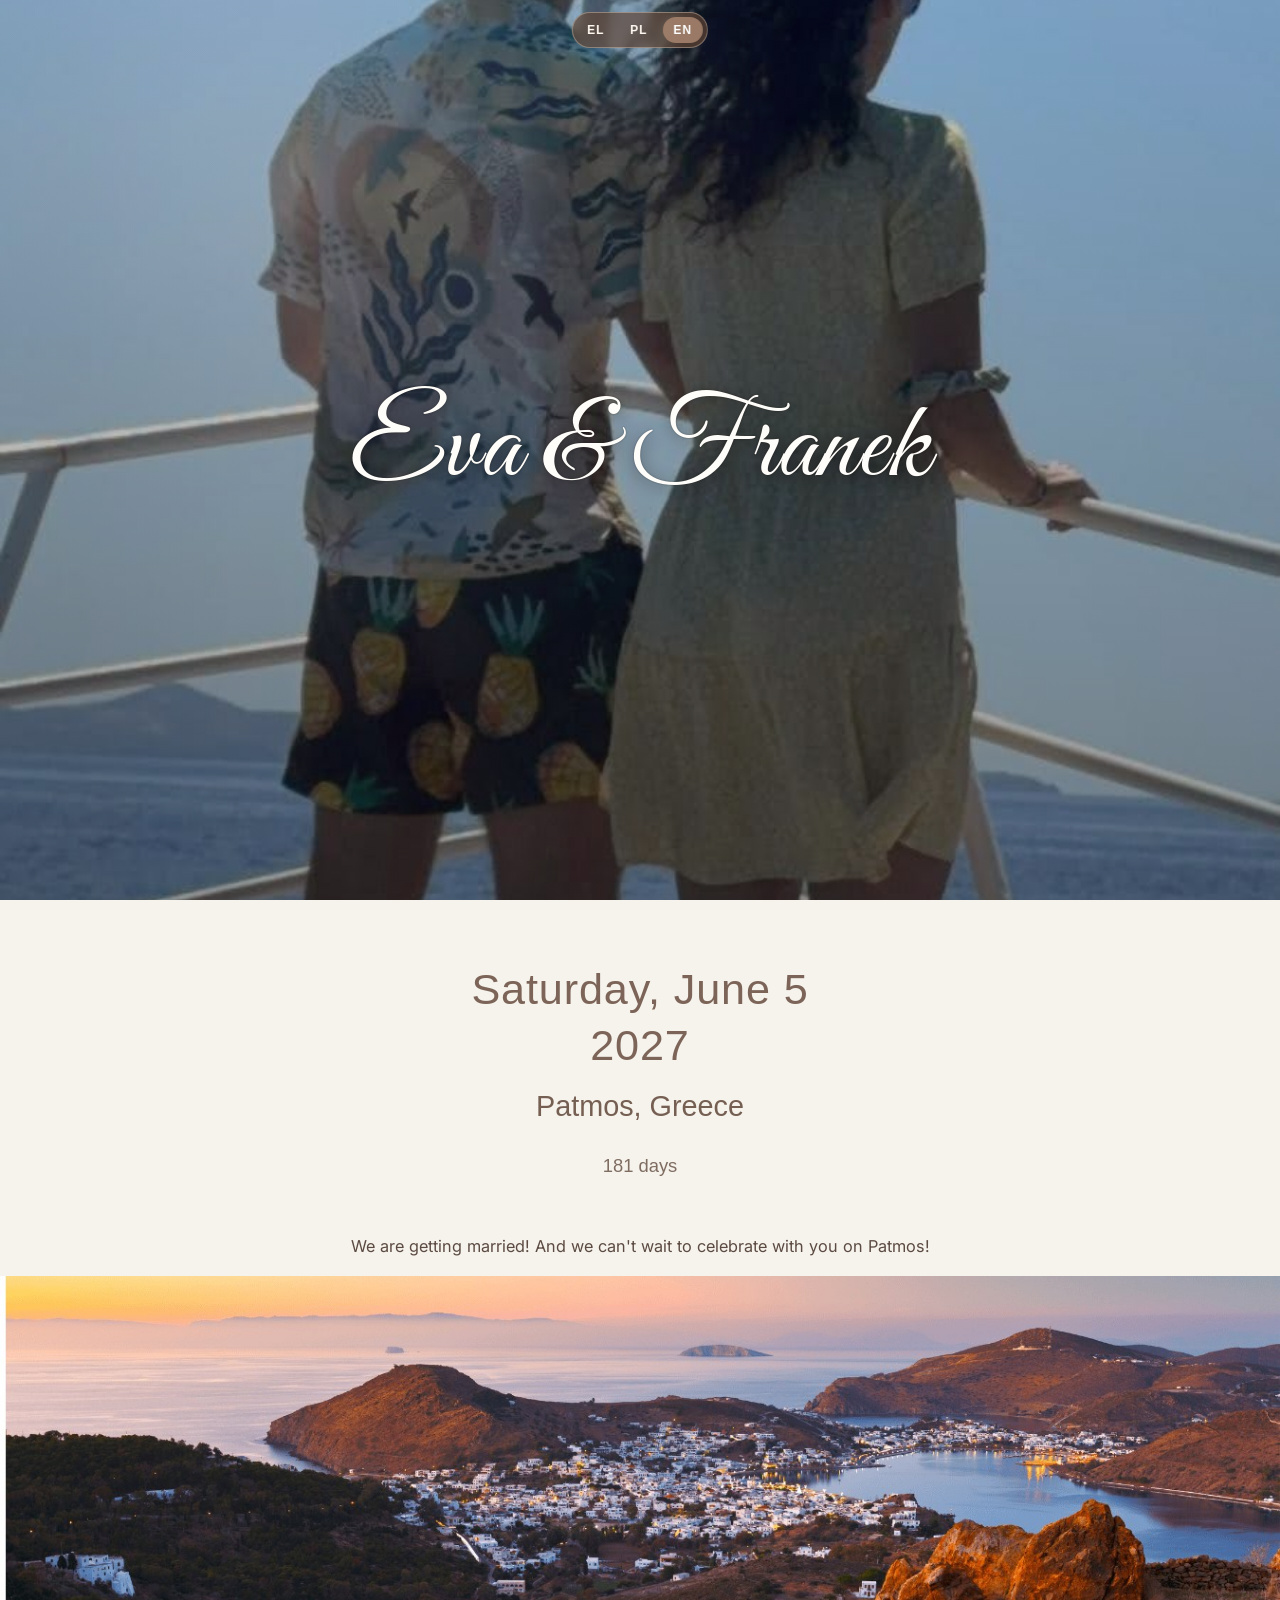
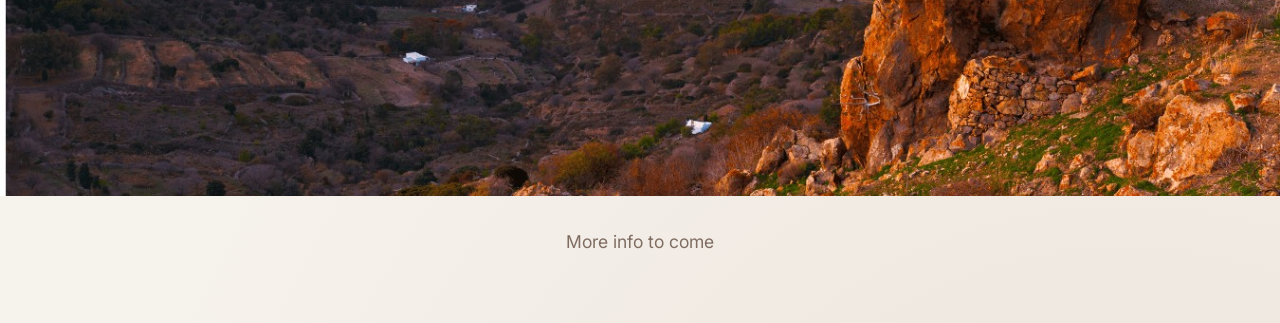
==== index.html @ 059cf8d7 ""more info to come"" ====
<!doctype html>
<html lang="en">
  <head>
    <meta charset="UTF-8" />
    <meta name="viewport" content="width=device-width, initial-scale=1.0" />
    <title>Eva & Franek Wedding</title>
    <link rel="preconnect" href="https://fonts.googleapis.com" />
    <link rel="preconnect" href="https://fonts.gstatic.com" crossorigin />
    <link
      href="https://fonts.googleapis.com/css2?family=Great+Vibes&family=Playfair+Display:wght@400;500;600;700&family=Inter:wght@400;500;600&display=swap"
      rel="stylesheet"
    />
    <link rel="stylesheet" href="styles.css" />
  </head>
  <body>
    <div class="page-shell hide-below-counter-photo">
      <div class="language-switcher" aria-label="Language switcher">
        <button class="lang-btn" data-lang="el" type="button">EL</button>
        <button class="lang-btn" data-lang="pl" type="button">PL</button>
        <button class="lang-btn" data-lang="en" type="button">EN</button>
      </div>

      <header class="hero">
        <div id="hero-media" class="hero-media" aria-hidden="true"></div>
        <div class="hero-overlay">
          <div class="hero-top">
          </div>
          <h1 id="hero-title"></h1>
        </div>
      </header>

      <main>
        <section id="wedding-info" class="section wedding-highlight animate-up">
          <p id="wedding-date" class="wedding-highlight-date"></p>
          <p id="wedding-location" class="wedding-highlight-location"></p>
          <p id="day-countdown" class="wedding-highlight-countdown"></p>
        </section>

        <section class="section hero-details animate-up">
          <p id="hero-subtitle" class="subtitle"></p>
        </section>

        <div id="counter-photo" class="counter-photo animate-up" hidden>
          <img id="counter-photo-image" alt="Wedding photo" loading="lazy" decoding="async" />
        </div>
        <p id="counter-photo-note" class="counter-photo-note" data-i18n="moreInfoComing" hidden>More info to come</p>

        <section id="our-story" class="section card story-card animate-up">
          <p class="section-label" data-i18n="storyLabel">Who are we?</p>
          <h2 data-i18n="storyTitle">Our Story</h2>
          <p id="story-text"></p>
        </section>

        <div id="photo-scatter-1" class="photo-scatter animate-up" data-count="2"></div>

        <section id="schedule" class="section card animate-up">
          <p class="section-label" data-i18n="scheduleLabel">Schedule</p>
          <h2 data-i18n="scheduleTitle">Wedding Weekend</h2>
          <ul id="schedule-list" class="event-list"></ul>
        </section>

        <div id="photo-scatter-2" class="photo-scatter animate-up" data-count="2"></div>

        <div class="split-layout">
          <section id="travel" class="section card animate-up">
            <p class="section-label" data-i18n="travelLabel">Travel</p>
            <h2 data-i18n="travelTitle">Travel & Stay</h2>
            <ul id="travel-list" class="details-list"></ul>
          </section>

          <section id="faq" class="section card animate-up">
            <p class="section-label">Q&A</p>
            <h2 data-i18n="faqTitle">Guest Questions</h2>
            <div id="faq-list" class="faq-list"></div>
          </section>
        </div>

        <div id="photo-scatter-3" class="photo-scatter animate-up" data-count="1"></div>
      </main>

      <footer class="footer">
        <p id="footer-note"></p>
      </footer>
    </div>

    <script src="script.js" type="module"></script>
  </body>
</html>
---- styles.css ----
:root {
  color-scheme: light;
  --hero-image: url("https://images.unsplash.com/photo-1511285560929-80b456fea0bc?auto=format&fit=crop&w=2000&q=80");
  --bg: #f6f2ec;
  --card: #fffdf9;
  --text: #372c26;
  --muted: #7f6d62;
  --accent: #b8937d;
  --accent-strong: #8f6d59;
  --line: #ede2d7;
  --shadow: 0 18px 46px rgba(72, 48, 36, 0.08);
}

* {
  box-sizing: border-box;
}

html {
  width: 100%;
  overflow-x: hidden;
}

body {
  width: 100%;
  margin: 0;
  overflow-x: hidden;
  font-family: "Inter", "Segoe UI", Tahoma, Geneva, Verdana, sans-serif;
  color: var(--text);
  background: var(--bg);
  line-height: 1.5;
  background-image:
    radial-gradient(circle at 12% -18%, rgba(190, 151, 126, 0.14), transparent 42%),
    radial-gradient(circle at 88% 120%, rgba(177, 147, 126, 0.16), transparent 40%);
}

.page-shell {
  min-height: 100vh;
  overflow-x: hidden;
}

.hero {
  position: relative;
  overflow: hidden;
  width: 100%;
  text-align: center;
  padding: 0 1rem;
  min-height: 100vh;
  background:
    linear-gradient(180deg, rgba(25, 16, 12, 0.16), rgba(25, 16, 12, 0.42)),
    radial-gradient(circle at 20% 20%, rgba(255, 250, 244, 0.25), transparent 44%),
    var(--hero-image) center / cover;
}

.hero-media {
  position: absolute;
  inset: 0;
  z-index: 0;
  pointer-events: none;
  overflow: hidden;
}

.hero-media video,
.hero-media iframe {
  width: 100%;
  height: 100%;
  border: 0;
  object-fit: cover;
  display: block;
}

.hero-media video {
  object-position: center 35%;
}

.hero-media iframe {
  transform: scale(1.22) translateY(4%);
  transform-origin: center center;
  max-width: 100vw;
}

.hero-overlay {
  position: relative;
  z-index: 1;
  width: min(930px, 94vw);
  min-height: 100vh;
  margin: 0 auto;
}

.hero-top {
  position: absolute;
  top: 1.2rem;
  left: 50%;
  transform: translateX(-50%);
  width: min(930px, 94vw);
  display: flex;
  flex-direction: column;
  align-items: center;
  gap: 0.85rem;
}

.language-switcher {
  display: inline-flex;
  position: fixed;
  top: max(0.75rem, env(safe-area-inset-top));
  left: 50%;
  transform: translateX(-50%);
  z-index: 30;
  gap: 0.3rem;
  padding: 0.26rem;
  margin-bottom: 0;
  border-radius: 999px;
  background: rgba(96, 68, 52, 0.68);
  border: 1px solid rgba(255, 236, 220, 0.34);
  backdrop-filter: blur(6px);
}

.lang-btn {
  border: 0;
  border-radius: 999px;
  background: transparent;
  color: #fff8f1;
  font-size: 0.75rem;
  font-weight: 600;
  letter-spacing: 0.08em;
  padding: 0.38rem 0.66rem;
  cursor: pointer;
}

.lang-btn:hover {
  background: rgba(255, 247, 239, 0.18);
}

.lang-btn.is-active {
  background: rgba(160, 127, 106, 0.95);
  color: #ffffff;
}

.eyebrow {
  margin: 0;
  text-transform: uppercase;
  letter-spacing: 0.2em;
  color: #65564d;
  font-size: 0.7rem;
  font-weight: 600;
}

h1 {
  margin: 0;
  position: absolute;
  top: 50%;
  left: 50%;
  transform: translate(-50%, -50%);
  width: min(930px, 94vw);
  font-family: "Great Vibes", "Brush Script MT", "Segoe Script", cursive;
  font-size: clamp(3.1rem, 9.2vw, 7rem);
  font-weight: 200;
  letter-spacing: 0.01em;
  line-height: 0.88;
  color: #fffdf9;
  text-shadow:
    0 3px 16px rgba(20, 12, 9, 0.45),
    0 0 2px rgba(20, 12, 9, 0.4);
}

.subtitle {
  margin: 0 auto 2.4rem;
  max-width: 45rem;
  color: #5b4b42;
  font-size: 1.02rem;
  white-space: pre-line;
}

.button {
  display: inline-block;
  padding: 0.72rem 1.45rem;
  border-radius: 999px;
  background: rgba(141, 78, 72, 0.96);
  color: #fff;
  text-decoration: none;
  font-weight: 500;
  letter-spacing: 0.03em;
  box-shadow: 0 6px 20px rgba(88, 47, 43, 0.24);
  transition: transform 180ms ease, background-color 180ms ease, box-shadow 180ms ease;
}

.button:hover {
  background: var(--accent-strong);
  transform: translateY(-1px);
  box-shadow: 0 10px 24px rgba(88, 47, 43, 0.3);
}

main {
  width: min(980px, 93vw);
  margin: 1.6rem auto 3.2rem;
  display: grid;
  gap: 1.15rem;
  overflow: visible;
}

.hero-details {
  text-align: center;
}

.hero-details .subtitle {
  margin-bottom: 0;
}

.wedding-highlight {
  text-align: center;
  background: transparent;
  border: 0;
  border-radius: 0;
  box-shadow: none;
  padding: clamp(1.4rem, 3.2vw, 2.2rem) 1rem;
}

.wedding-highlight-date {
  margin: 0;
  color: #6f5648;
  font-size: clamp(2.3rem, 4.3vw, 2.7rem);
  font-family: "Cormorant", "Segoe UI", sans-serif;
  font-weight: 300;
  line-height: 1.3;
  letter-spacing: 0.02em;
  opacity: 0.9;
  white-space: pre-line;
}

.wedding-highlight-location {
  margin: clamp(0.6rem, 1.6vw, 1rem) 0 0;
  color: #755f52;
  font-size: clamp(1.2rem, 2.9vw, 1.8rem);
  font-family: "Cormorant", "Segoe UI", sans-serif;
  font-weight: 400;
  line-height: 1.2;
}

.wedding-highlight-countdown {
  margin: clamp(1.1rem, 2.8vw, 1.8rem) 0 0;
  color: var(--muted);
  font-size: clamp(0.95rem, 1.8vw, 1.15rem);
  font-family: "Cormorant", "Segoe UI", sans-serif;
  font-weight: 100;
}

.counter-photo {
  display: block;
  width: 100vw;
  max-width: none;
  margin-left: calc(50% - 50vw);
  margin-right: calc(50% - 50vw);
  padding: 0;
  overflow: hidden;
}

.counter-photo img {
  width: 100vw;
  max-width: none;
  height: clamp(400px, 50vw, 520px);
  display: block;
  margin: 0;
  border: 0;
  box-shadow: none;
  border-radius: 0;
  object-fit: cover;
  transform: scale(1);
  transform-origin: center;
}

.counter-photo-note {
  margin: 0;
  padding: 0.9rem 1rem 1rem;
  text-align: center;
  color: var(--muted);
  font-size: clamp(0.95rem, 1.8vw, 1.1rem);
  background: transparent;
}

.page-shell.hide-below-counter-photo main #counter-photo-note ~ *,
.page-shell.hide-below-counter-photo .footer {
  display: none;
}

.card {
  background: var(--card);
  border: 1px solid var(--line);
  border-radius: 1.4rem;
  padding: 1.7rem 1.5rem 1.9rem;
  box-shadow: var(--shadow);
  transition: box-shadow 220ms ease, border-color 220ms ease;
}

.card:hover {
  border-color: #e3d3c5;
  box-shadow: 0 20px 46px rgba(72, 48, 36, 0.11);
}

.section-label {
  margin: 0 0 0.35rem;
  color: var(--muted);
  text-transform: uppercase;
  letter-spacing: 0.15em;
  font-size: 0.71rem;
  font-weight: 600;
}

.story-card {
  text-align: center;
  padding-left: clamp(1.2rem, 5vw, 4.2rem);
  padding-right: clamp(1.2rem, 5vw, 4.2rem);
}

h2 {
  margin-top: 0;
  margin-bottom: 1rem;
  font-family: "Playfair Display", Georgia, "Times New Roman", serif;
  font-size: clamp(1.85rem, 3.8vw, 2.4rem);
  font-weight: 600;
  line-height: 1.1;
}

#story-text {
  margin: 0;
  white-space: pre-line;
  color: #50433e;
  line-height: 1.75;
}

.split-layout {
  display: grid;
  gap: 1.4rem;
  grid-template-columns: repeat(2, minmax(0, 1fr));
}

.event-list,
.details-list {
  list-style: none;
  padding: 0;
  margin: 0;
}

.event-list li,
.details-list li {
  border-top: 1px solid var(--line);
  padding: 0.88rem 0;
}

.event-list li:first-child,
.details-list li:first-child {
  border-top: 0;
  padding-top: 0;
}

.event-title {
  margin: 0;
  font-weight: 600;
  font-family: "Playfair Display", Georgia, "Times New Roman", serif;
  font-size: 1.26rem;
}

.event-meta,
.detail-value {
  margin: 0.2rem 0 0;
  color: var(--muted);
}

.faq-item {
  border-top: 1px solid var(--line);
  padding: 0.88rem 0;
}

.faq-item:first-child {
  border-top: 0;
  padding-top: 0;
}

.faq-question {
  margin: 0 0 0.25rem;
  font-weight: 600;
  font-family: "Playfair Display", Georgia, "Times New Roman", serif;
  font-size: 1.12rem;
}

.faq-answer {
  margin: 0;
  color: var(--muted);
}

.photo-scatter {
  display: grid;
  grid-template-columns: repeat(12, minmax(0, 1fr));
  align-items: center;
  gap: 0.9rem;
  min-height: 180px;
  padding: 0.3rem 0.2rem;
  overflow: hidden;
  width: 100%;
}

.scatter-photo {
  margin: 0;
  border-radius: 1rem;
  overflow: hidden;
  border: 6px solid #fff;
  box-shadow: 0 12px 28px rgba(56, 35, 26, 0.2);
  transform: rotate(var(--scatter-rotation, 0deg));
  transition: transform 180ms ease;
}

.scatter-photo:nth-child(1) {
  grid-column: 2 / span 4;
}

.scatter-photo:nth-child(2) {
  grid-column: 7 / span 4;
}

.photo-scatter[data-count="1"] .scatter-photo:nth-child(1) {
  grid-column: 5 / span 4;
}

.scatter-photo:hover {
  transform: rotate(var(--scatter-rotation, 0deg)) translateY(-2px);
}

.scatter-photo img {
  width: 100%;
  height: 240px;
  object-fit: cover;
  display: block;
}

.footer {
  text-align: center;
  color: var(--muted);
  padding: 0 1rem 2.8rem;
}

.animate-up {
  opacity: 0;
  transform: translateY(18px);
  transition: opacity 500ms ease, transform 500ms ease;
}

.animate-up.is-visible {
  opacity: 1;
  transform: translateY(0);
}

@media (prefers-reduced-motion: reduce) {
  .animate-up {
    opacity: 1;
    transform: none;
    transition: none;
  }

  .card,
  .button {
    transition: none;
  }
}

@media (max-width: 820px) {
  .hero {
    min-height: 100svh;
    padding: 0 0.7rem;
  }

  .hero-overlay {
    min-height: 100svh;
  }

  .hero-top {
    top: 0.9rem;
  }

  main {
    margin-top: 1.2rem;
  }

  .split-layout {
    grid-template-columns: 1fr;
  }

  .photo-scatter {
    min-height: 160px;
  }

  .scatter-photo:nth-child(1) {
    grid-column: 1 / span 5;
  }

  .scatter-photo:nth-child(2) {
    grid-column: 7 / span 5;
  }

  .photo-scatter[data-count="1"] .scatter-photo:nth-child(1) {
    grid-column: 4 / span 6;
  }
}

@media (max-width: 520px) {
  .hero {
    min-height: 100svh;
    padding: 0 0.6rem;
  }

  .card {
    padding: 1.3rem 1rem 1.45rem;
  }

  .wedding-highlight {
    padding-top: 1.3rem;
    padding-bottom: 1.5rem;
  }

  main {
    margin-top: 3.2rem;
  }

  .photo-scatter {
    min-height: 0;
    grid-template-columns: 1fr;
    gap: 0.7rem;
  }

  .scatter-photo:nth-child(1),
  .scatter-photo:nth-child(2),
  .photo-scatter[data-count="1"] .scatter-photo:nth-child(1) {
    grid-column: 1;
  }

  .scatter-photo img {
    height: 220px;
  }
}
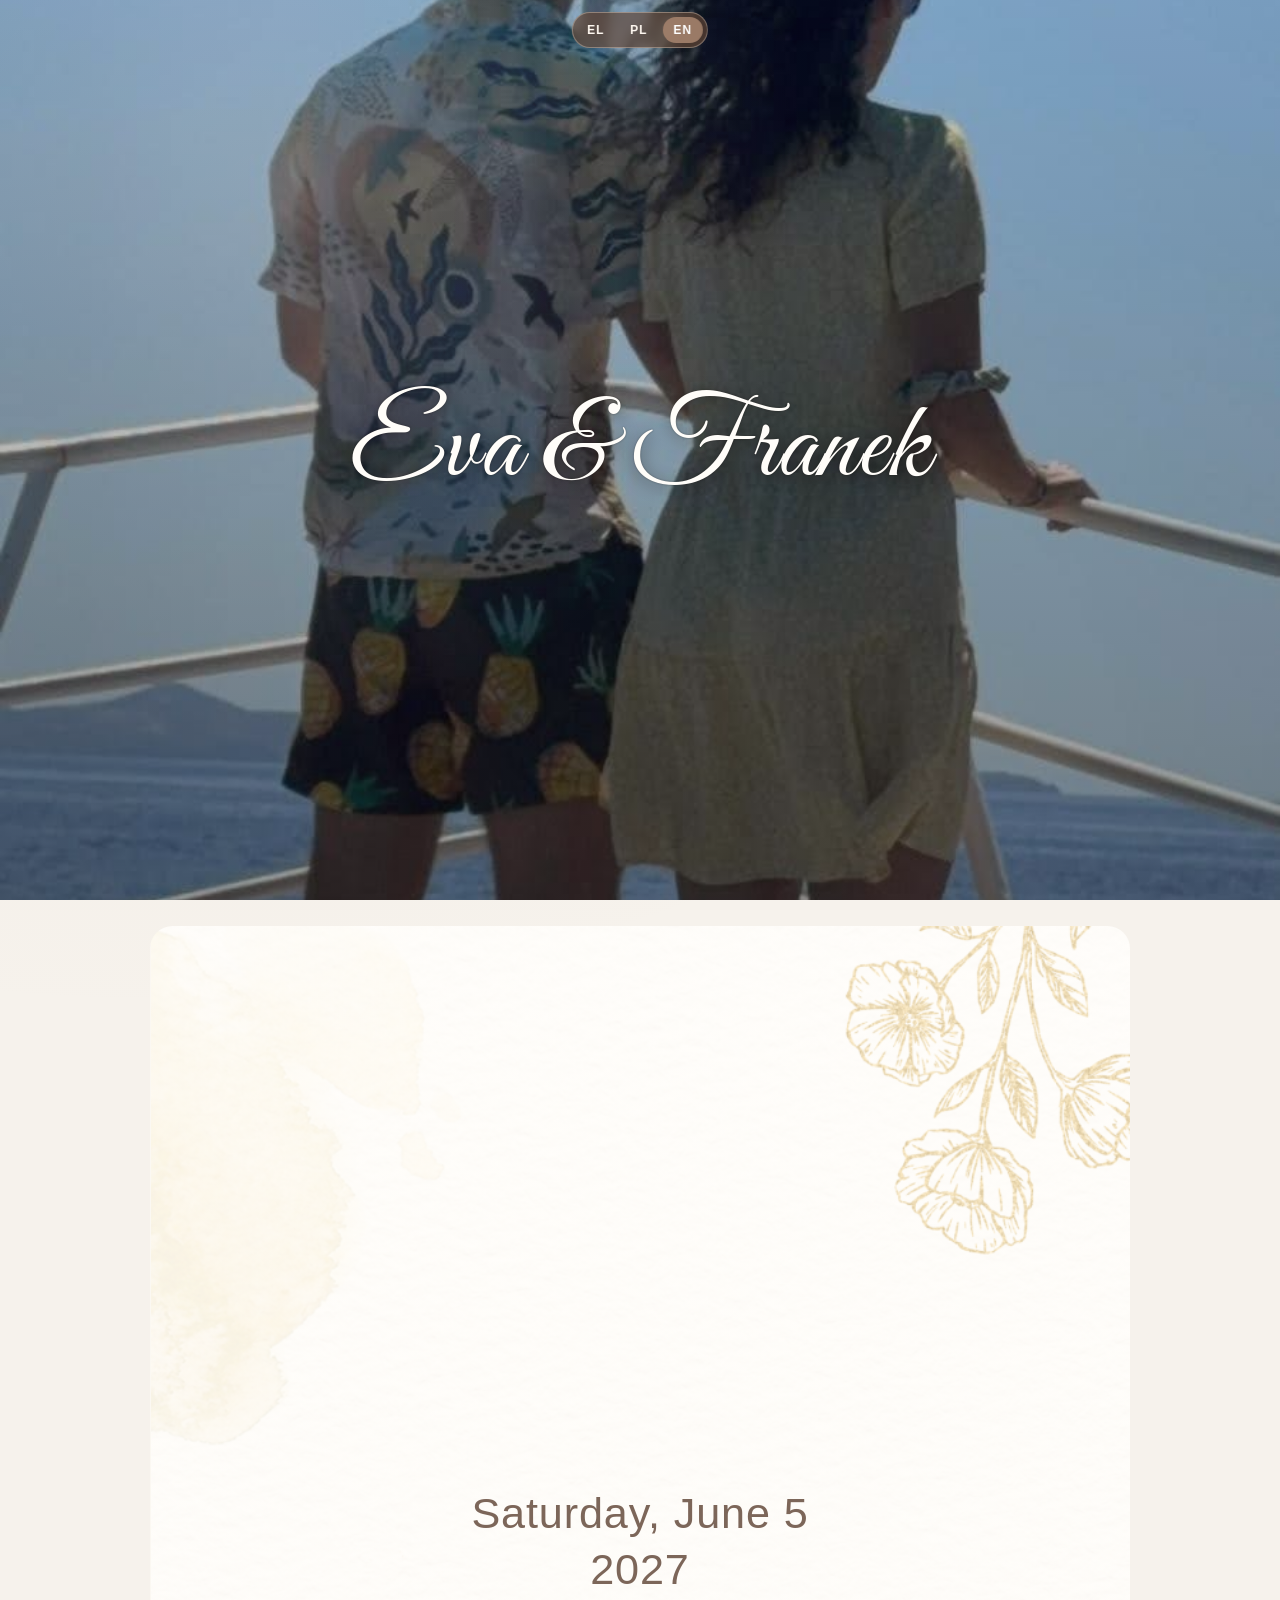
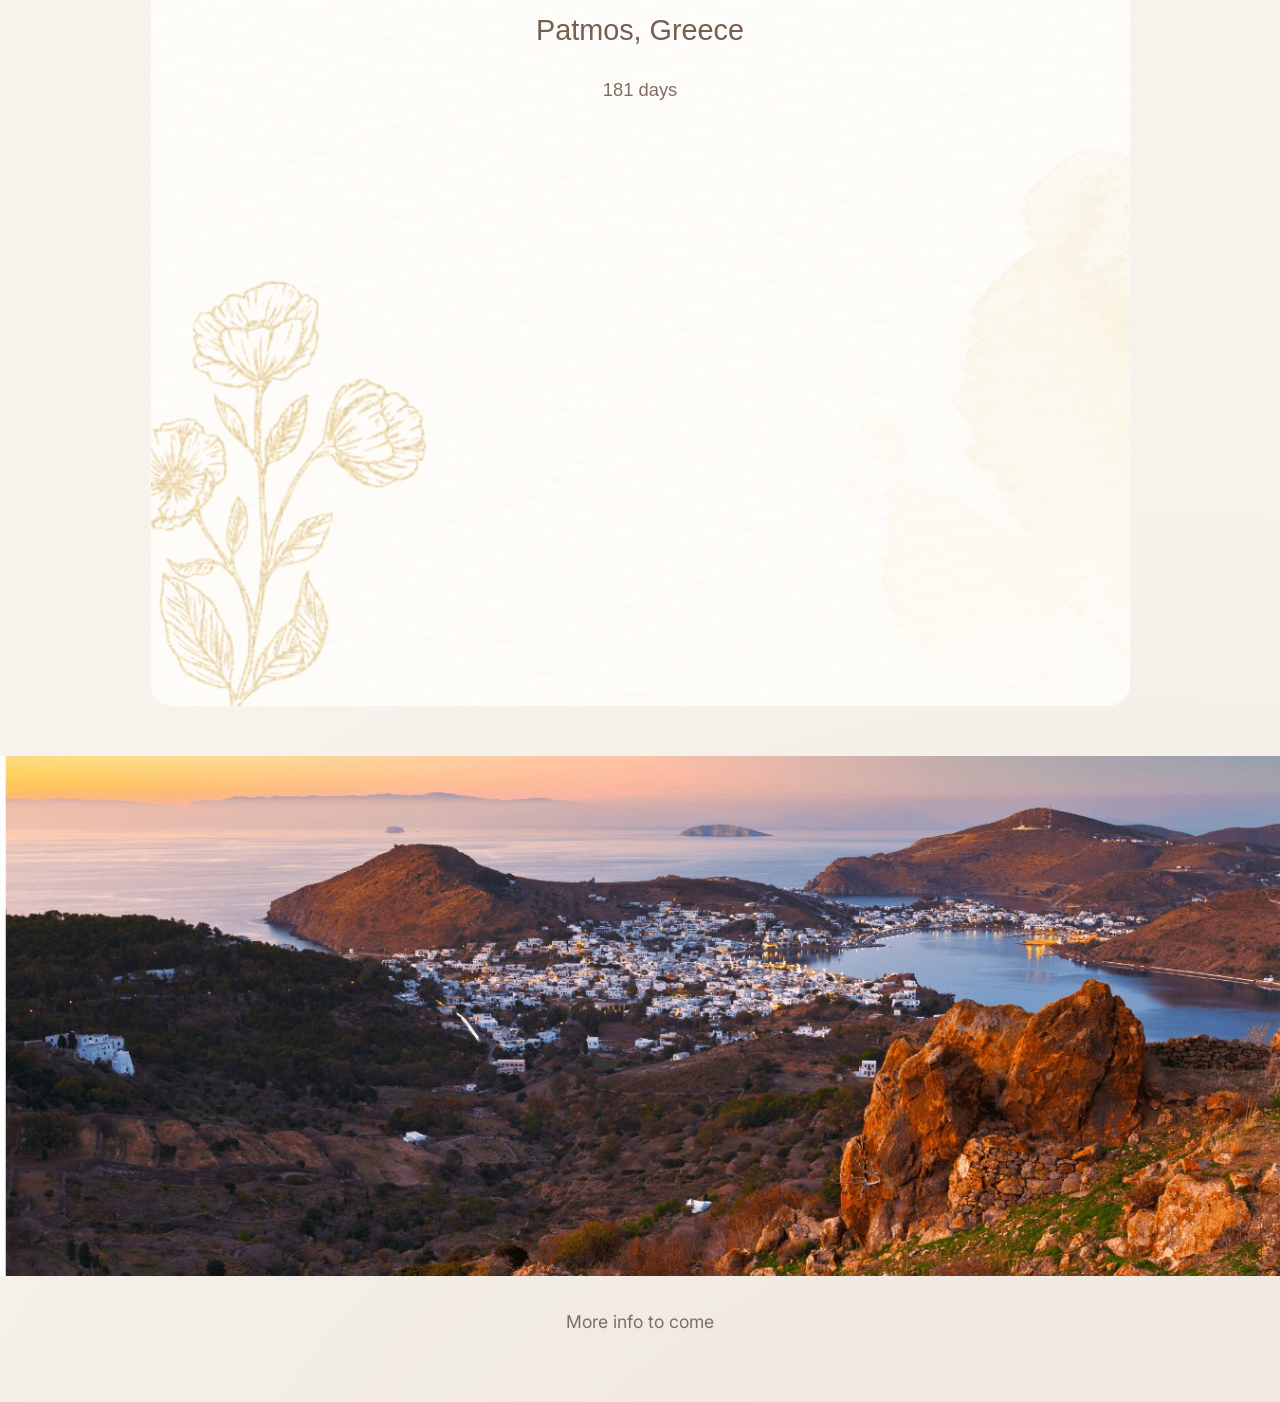
==== commit cbcc3ae7: "added invitation background" ====
--- a/index.html
+++ b/index.html
@@ -30,15 +30,17 @@
       </header>
 
       <main>
-        <section id="wedding-info" class="section wedding-highlight animate-up">
-          <p id="wedding-date" class="wedding-highlight-date"></p>
-          <p id="wedding-location" class="wedding-highlight-location"></p>
-          <p id="day-countdown" class="wedding-highlight-countdown"></p>
-        </section>
+        <div class="between-hero-gallery3-bg">
+          <section id="wedding-info" class="section wedding-highlight animate-up">
+            <p id="wedding-date" class="wedding-highlight-date"></p>
+            <p id="wedding-location" class="wedding-highlight-location"></p>
+            <p id="day-countdown" class="wedding-highlight-countdown"></p>
+          </section>
 
-        <section class="section hero-details animate-up">
-          <p id="hero-subtitle" class="subtitle"></p>
-        </section>
+          <section class="section hero-details animate-up">
+            <p id="hero-subtitle" class="subtitle"></p>
+          </section>
+        </div>
 
         <div id="counter-photo" class="counter-photo animate-up" hidden>
           <img id="counter-photo-image" alt="Wedding photo" loading="lazy" decoding="async" />
--- a/styles.css
+++ b/styles.css
@@ -197,6 +197,24 @@
   overflow: visible;
 }
 
+.between-hero-gallery3-bg {
+  display: flex;
+  flex-direction: column;
+  justify-content: center;
+  gap: 1.15rem;
+  min-height: clamp(520px, 130vw, 1380px);
+  padding: clamp(1rem, 2.2vw, 1.4rem);
+  margin-bottom: clamp(1rem, 2.5vw, 2rem);
+  border-radius: 1.4rem;
+  background:
+    linear-gradient(rgba(255, 252, 247, 0.6), rgba(255, 252, 247, 0.6)),
+    url("assets/uploads/between-hero-gallery3-bg.png") center top / contain no-repeat;
+}
+
+#photo-scatter-3 {
+  margin-top: clamp(1.2rem, 2.8vw, 2.2rem);
+}
+
 .hero-details {
   text-align: center;
 }
@@ -518,6 +536,11 @@
     margin-top: 3.2rem;
   }
 
+  .between-hero-gallery3-bg {
+    min-height: clamp(420px, 132vw, 860px);
+    padding: 0.7rem;
+  }
+
   .photo-scatter {
     min-height: 0;
     grid-template-columns: 1fr;
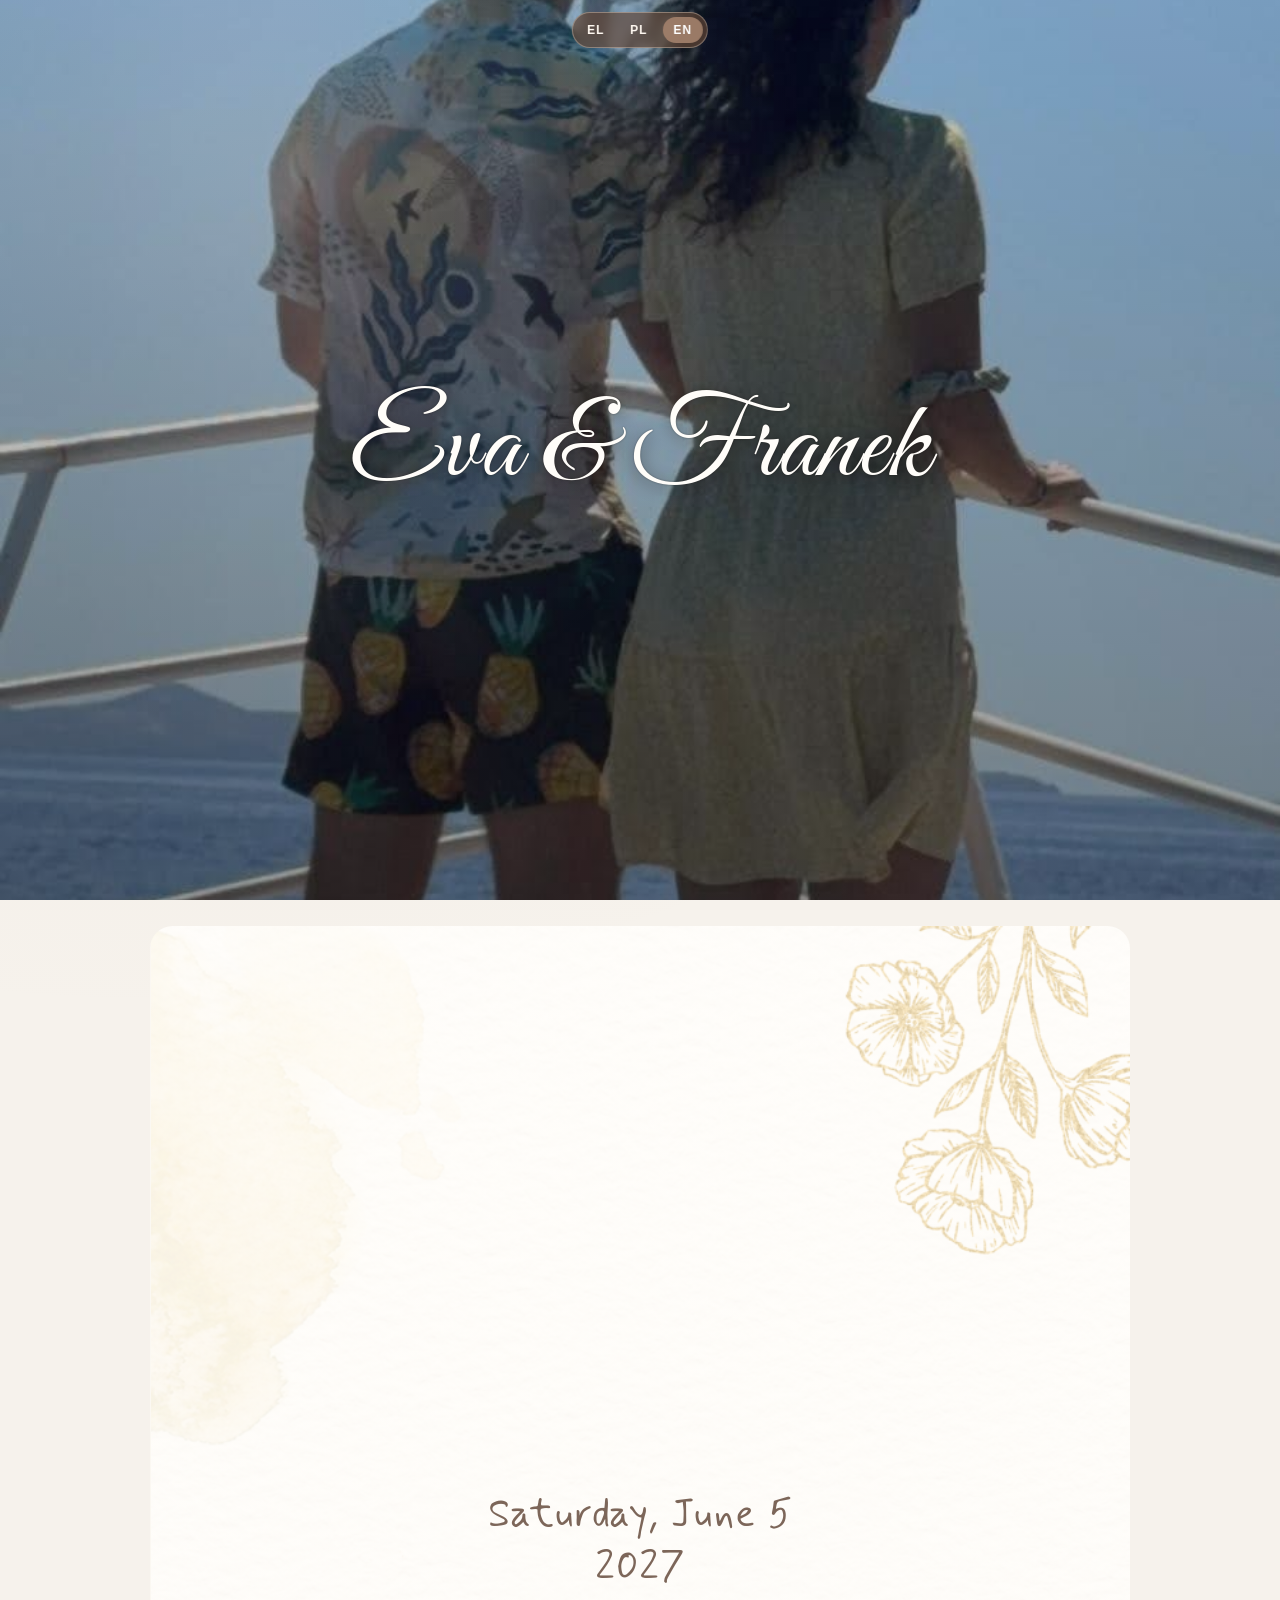
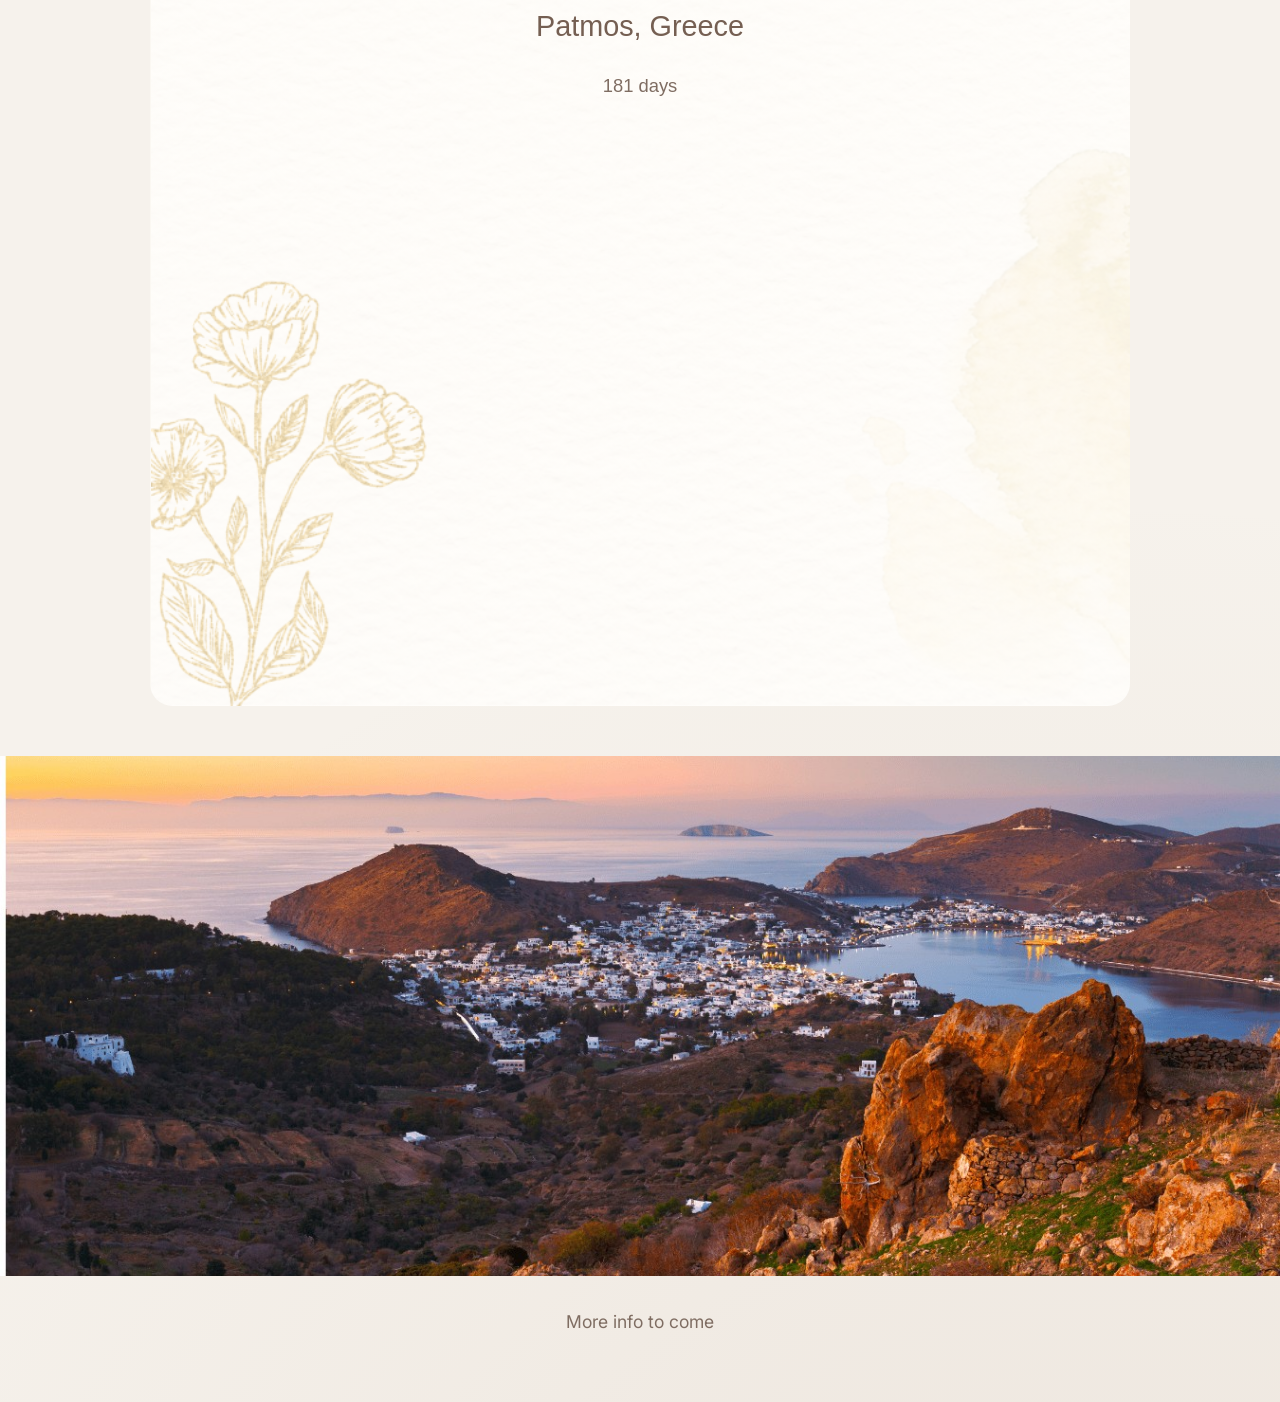
==== commit 5160c2f6: "Changed font of invite" ====
--- a/index.html
+++ b/index.html
@@ -7,7 +7,7 @@
     <link rel="preconnect" href="https://fonts.googleapis.com" />
     <link rel="preconnect" href="https://fonts.gstatic.com" crossorigin />
     <link
-      href="https://fonts.googleapis.com/css2?family=Great+Vibes&family=Playfair+Display:wght@400;500;600;700&family=Inter:wght@400;500;600&display=swap"
+      href="https://fonts.googleapis.com/css2?family=Great+Vibes&family=Mynerve&family=Playfair+Display:wght@400;500;600;700&family=Inter:wght@400;500;600&display=swap"
       rel="stylesheet"
     />
     <link rel="stylesheet" href="styles.css" />
--- a/styles.css
+++ b/styles.css
@@ -221,6 +221,7 @@
 
 .hero-details .subtitle {
   margin-bottom: 0;
+  font-family: "Mynerve", "Segoe UI", sans-serif;
 }
 
 .wedding-highlight {
@@ -235,8 +236,8 @@
 .wedding-highlight-date {
   margin: 0;
   color: #6f5648;
-  font-size: clamp(2.3rem, 4.3vw, 2.7rem);
-  font-family: "Cormorant", "Segoe UI", sans-serif;
+  font-size: clamp(2.15rem, 4vw, 2.5rem);
+  font-family: "Mynerve", "Segoe UI", sans-serif;
   font-weight: 300;
   line-height: 1.3;
   letter-spacing: 0.02em;
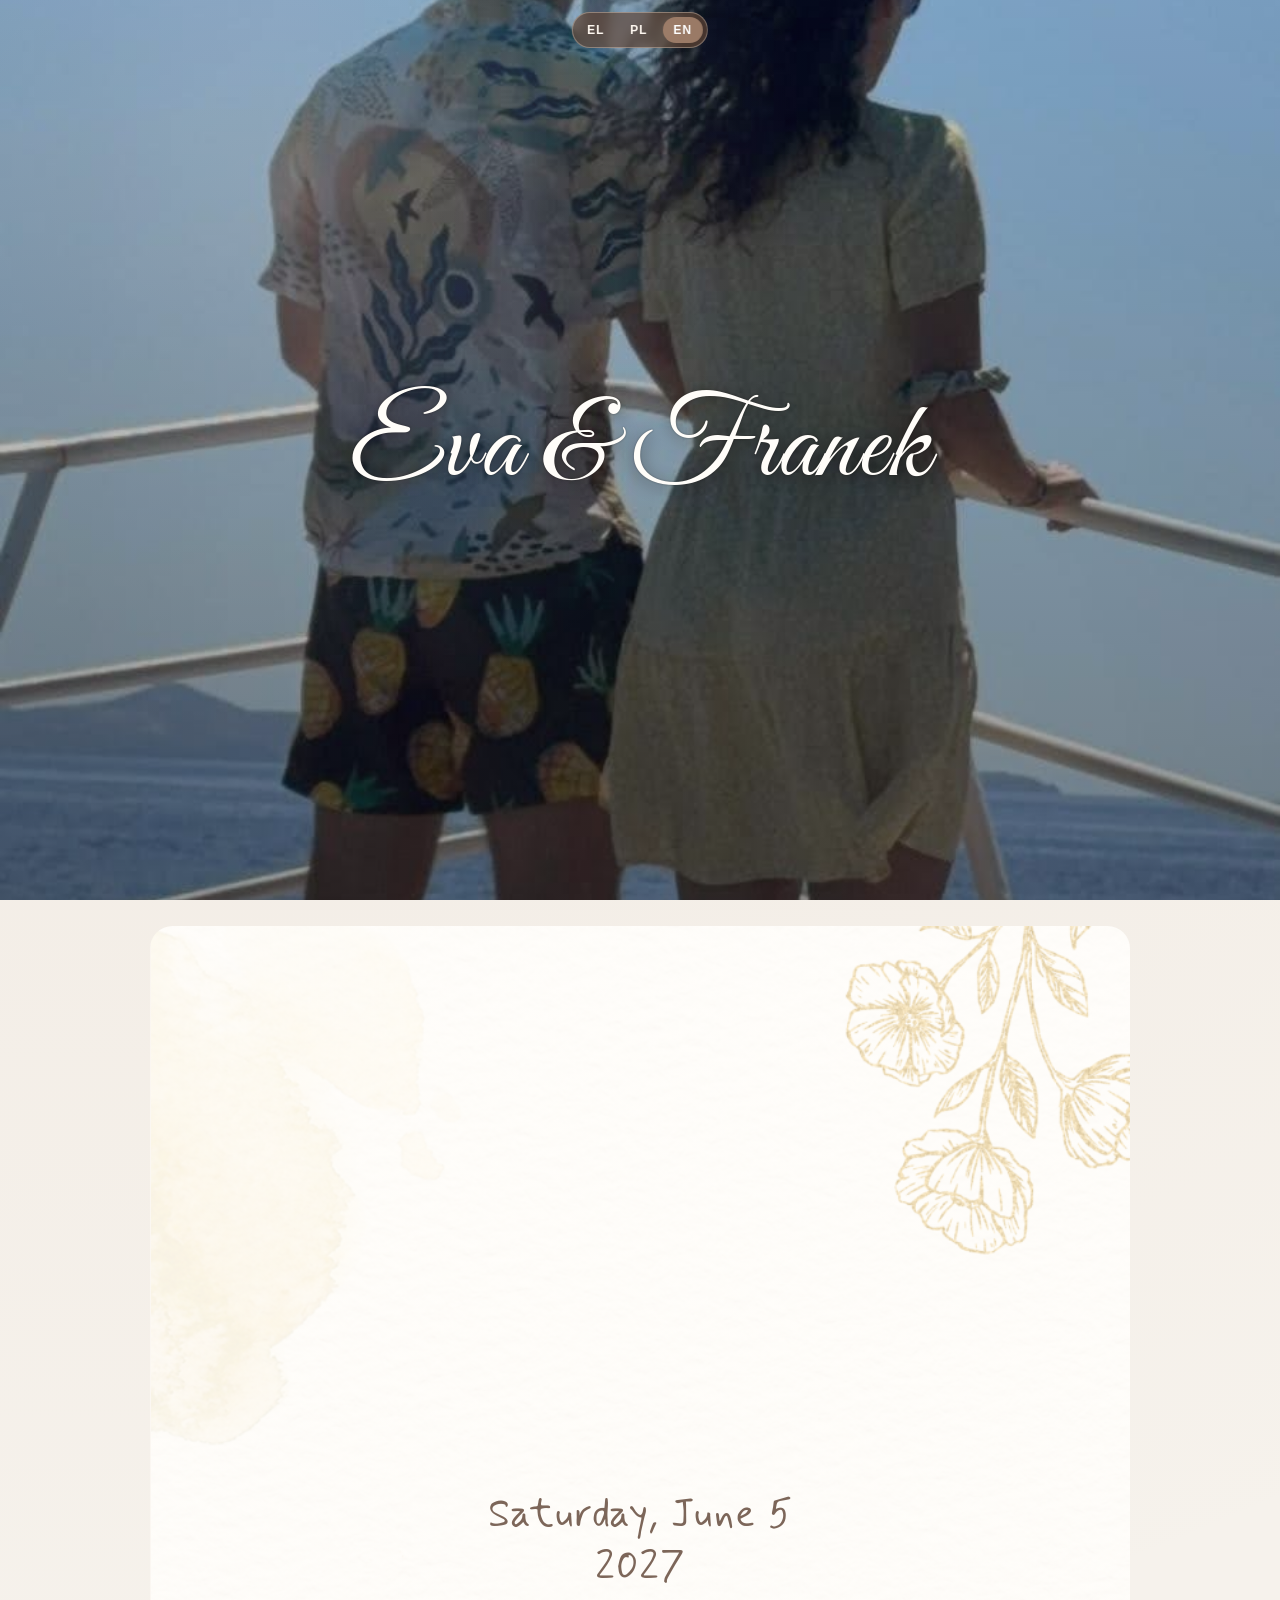
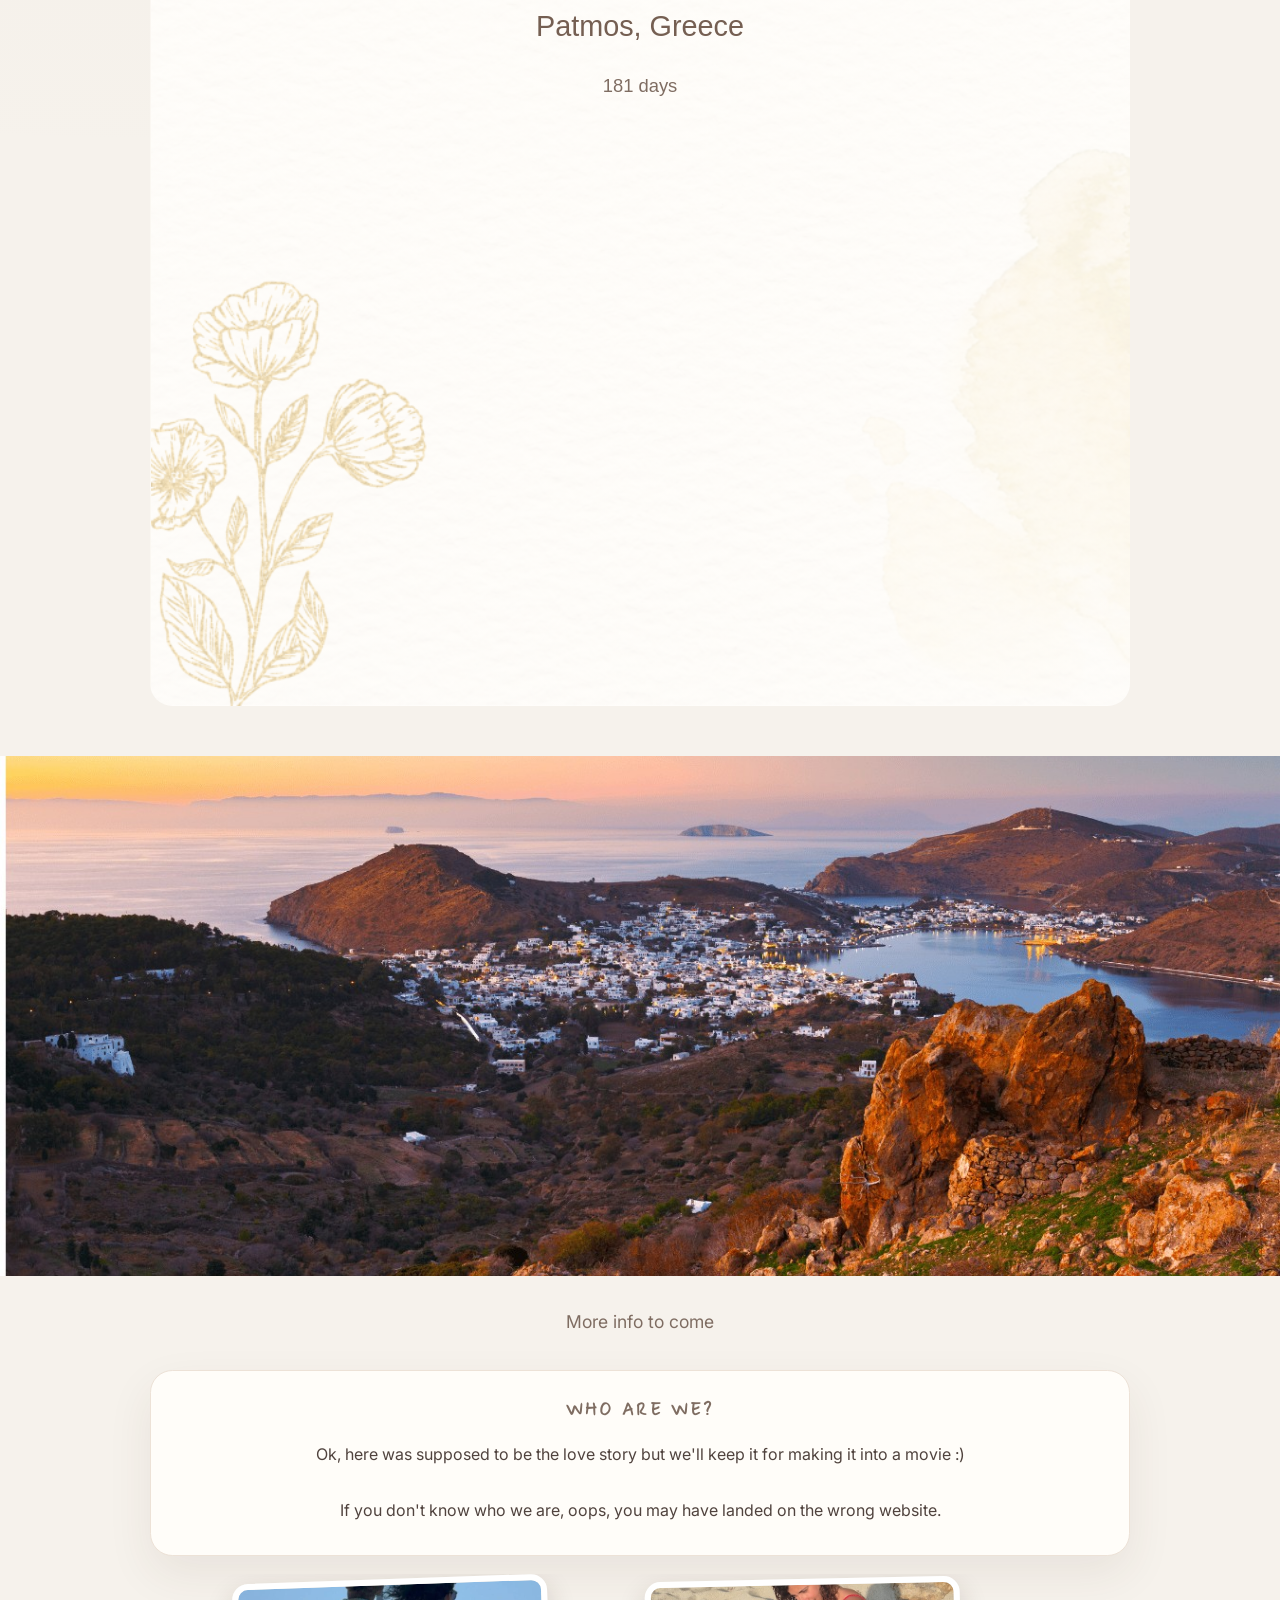
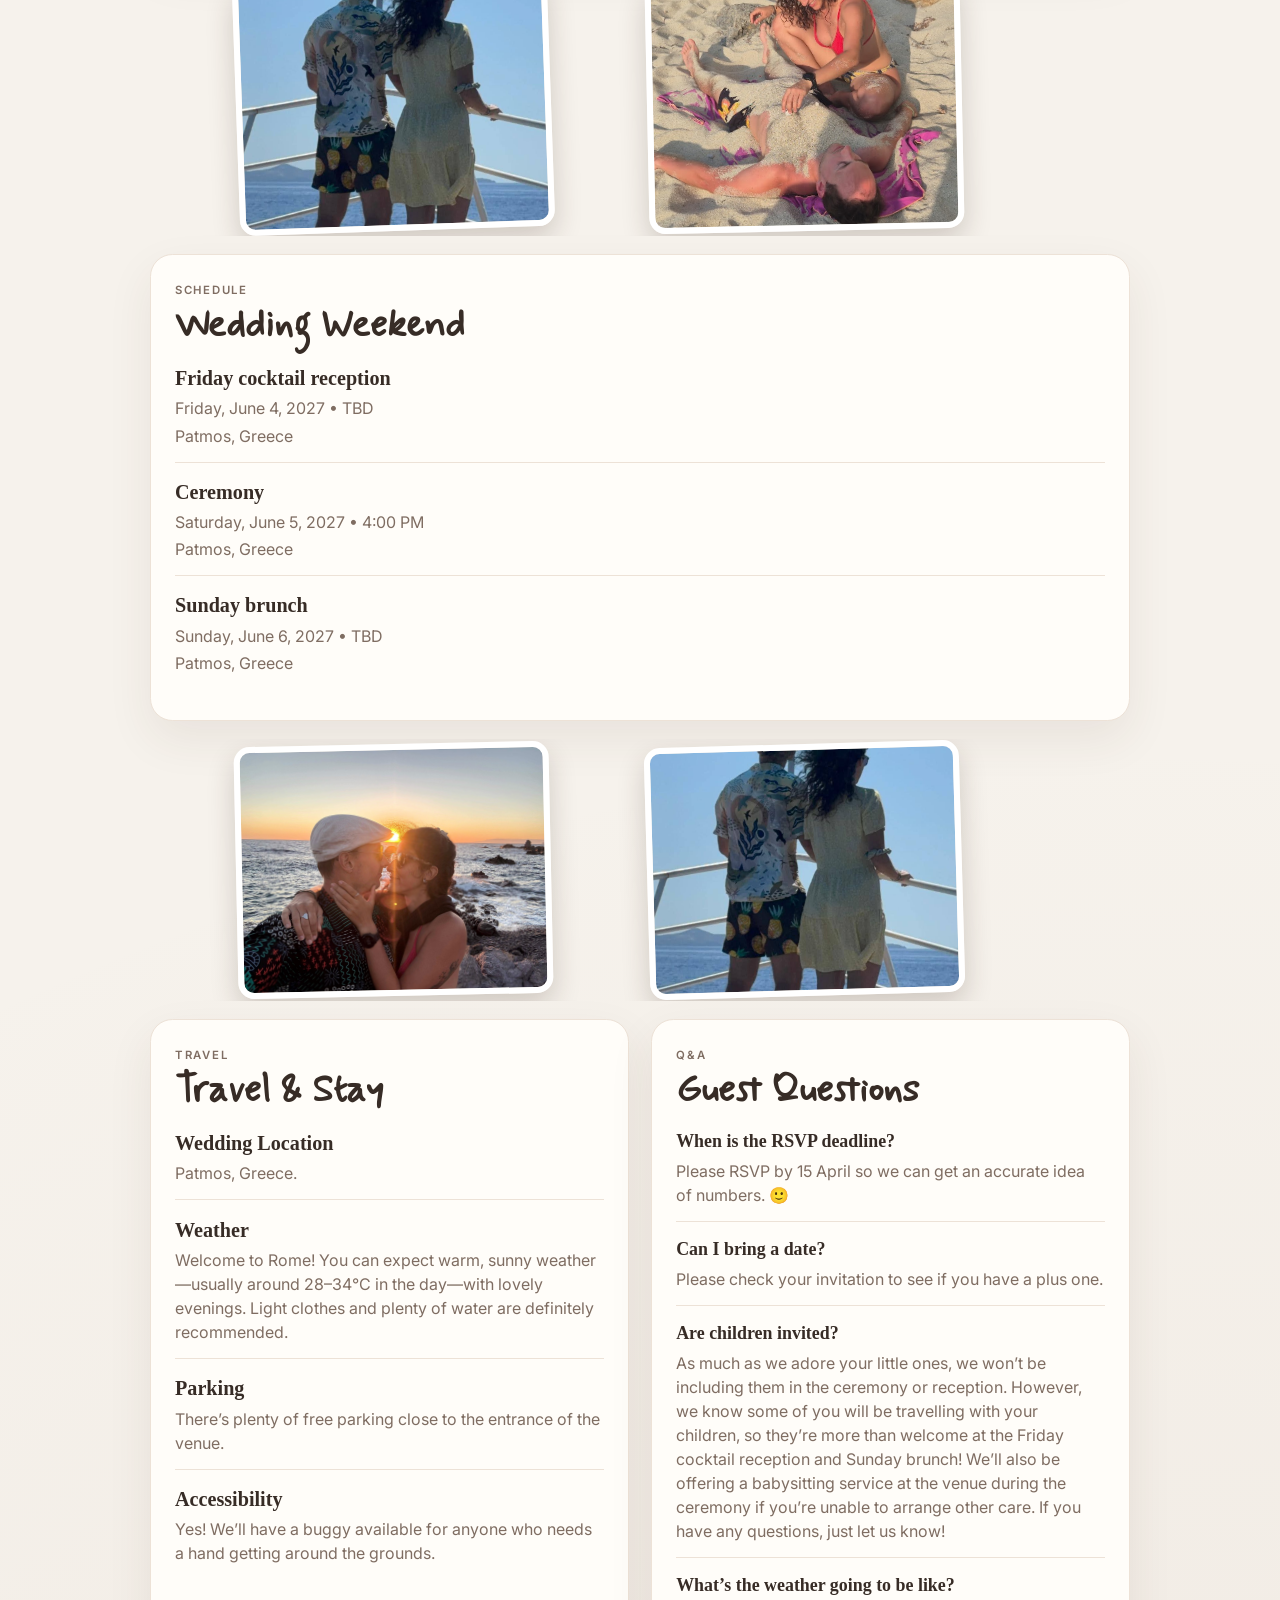
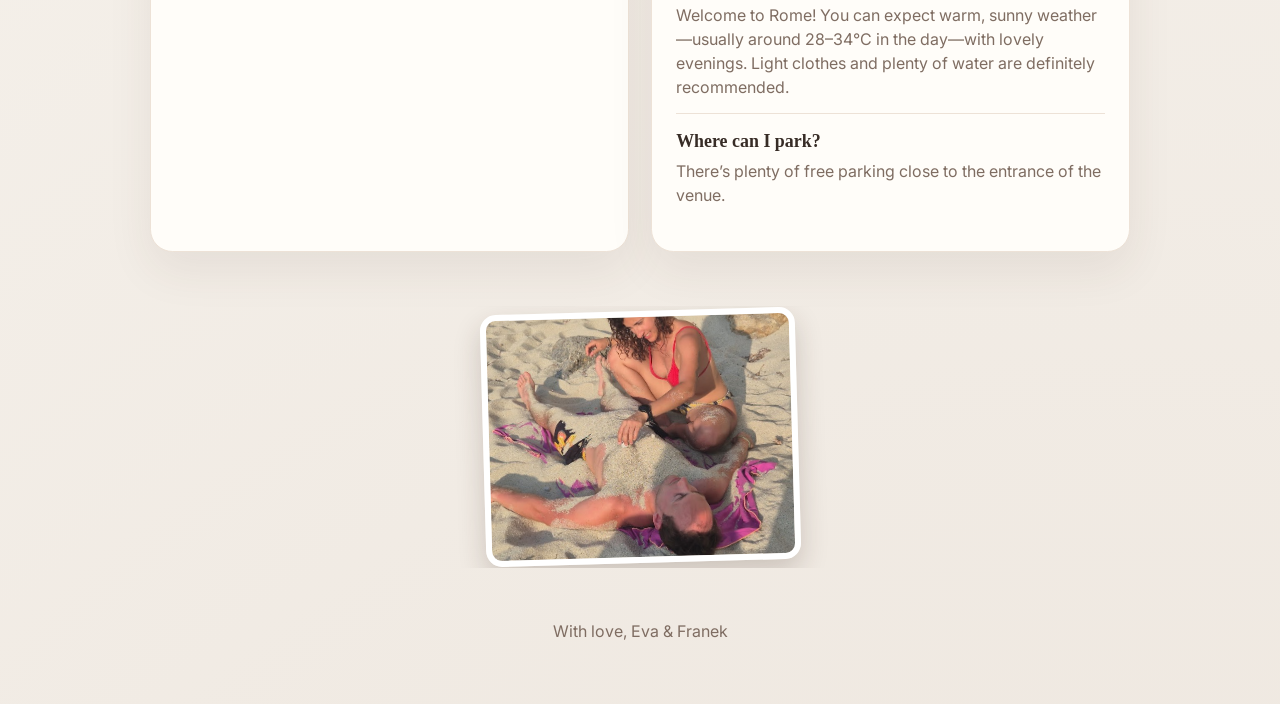
==== commit 74b9c6c5: "Changed heading font to Mynerva" ====
--- a/index.html
+++ b/index.html
@@ -13,7 +13,7 @@
     <link rel="stylesheet" href="styles.css" />
   </head>
   <body>
-    <div class="page-shell hide-below-counter-photo">
+    <div class="page-shell">
       <div class="language-switcher" aria-label="Language switcher">
         <button class="lang-btn" data-lang="el" type="button">EL</button>
         <button class="lang-btn" data-lang="pl" type="button">PL</button>
@@ -48,8 +48,7 @@
         <p id="counter-photo-note" class="counter-photo-note" data-i18n="moreInfoComing" hidden>More info to come</p>
 
         <section id="our-story" class="section card story-card animate-up">
-          <p class="section-label" data-i18n="storyLabel">Who are we?</p>
-          <h2 data-i18n="storyTitle">Our Story</h2>
+          <p class="section-label story-label" data-i18n="storyLabel">Who are we?</p>
           <p id="story-text"></p>
         </section>
 
--- a/styles.css
+++ b/styles.css
@@ -323,6 +323,12 @@
   font-weight: 600;
 }
 
+.story-label {
+  font-size: 1.1rem;
+  margin-bottom: 1rem;
+  font-family: "Mynerve", Georgia, "Times New Roman", serif;
+}
+
 .story-card {
   text-align: center;
   padding-left: clamp(1.2rem, 5vw, 4.2rem);
@@ -332,7 +338,7 @@
 h2 {
   margin-top: 0;
   margin-bottom: 1rem;
-  font-family: "Playfair Display", Georgia, "Times New Roman", serif;
+  font-family: "Mynerve", Georgia, "Times New Roman", serif;
   font-size: clamp(1.85rem, 3.8vw, 2.4rem);
   font-weight: 600;
   line-height: 1.1;
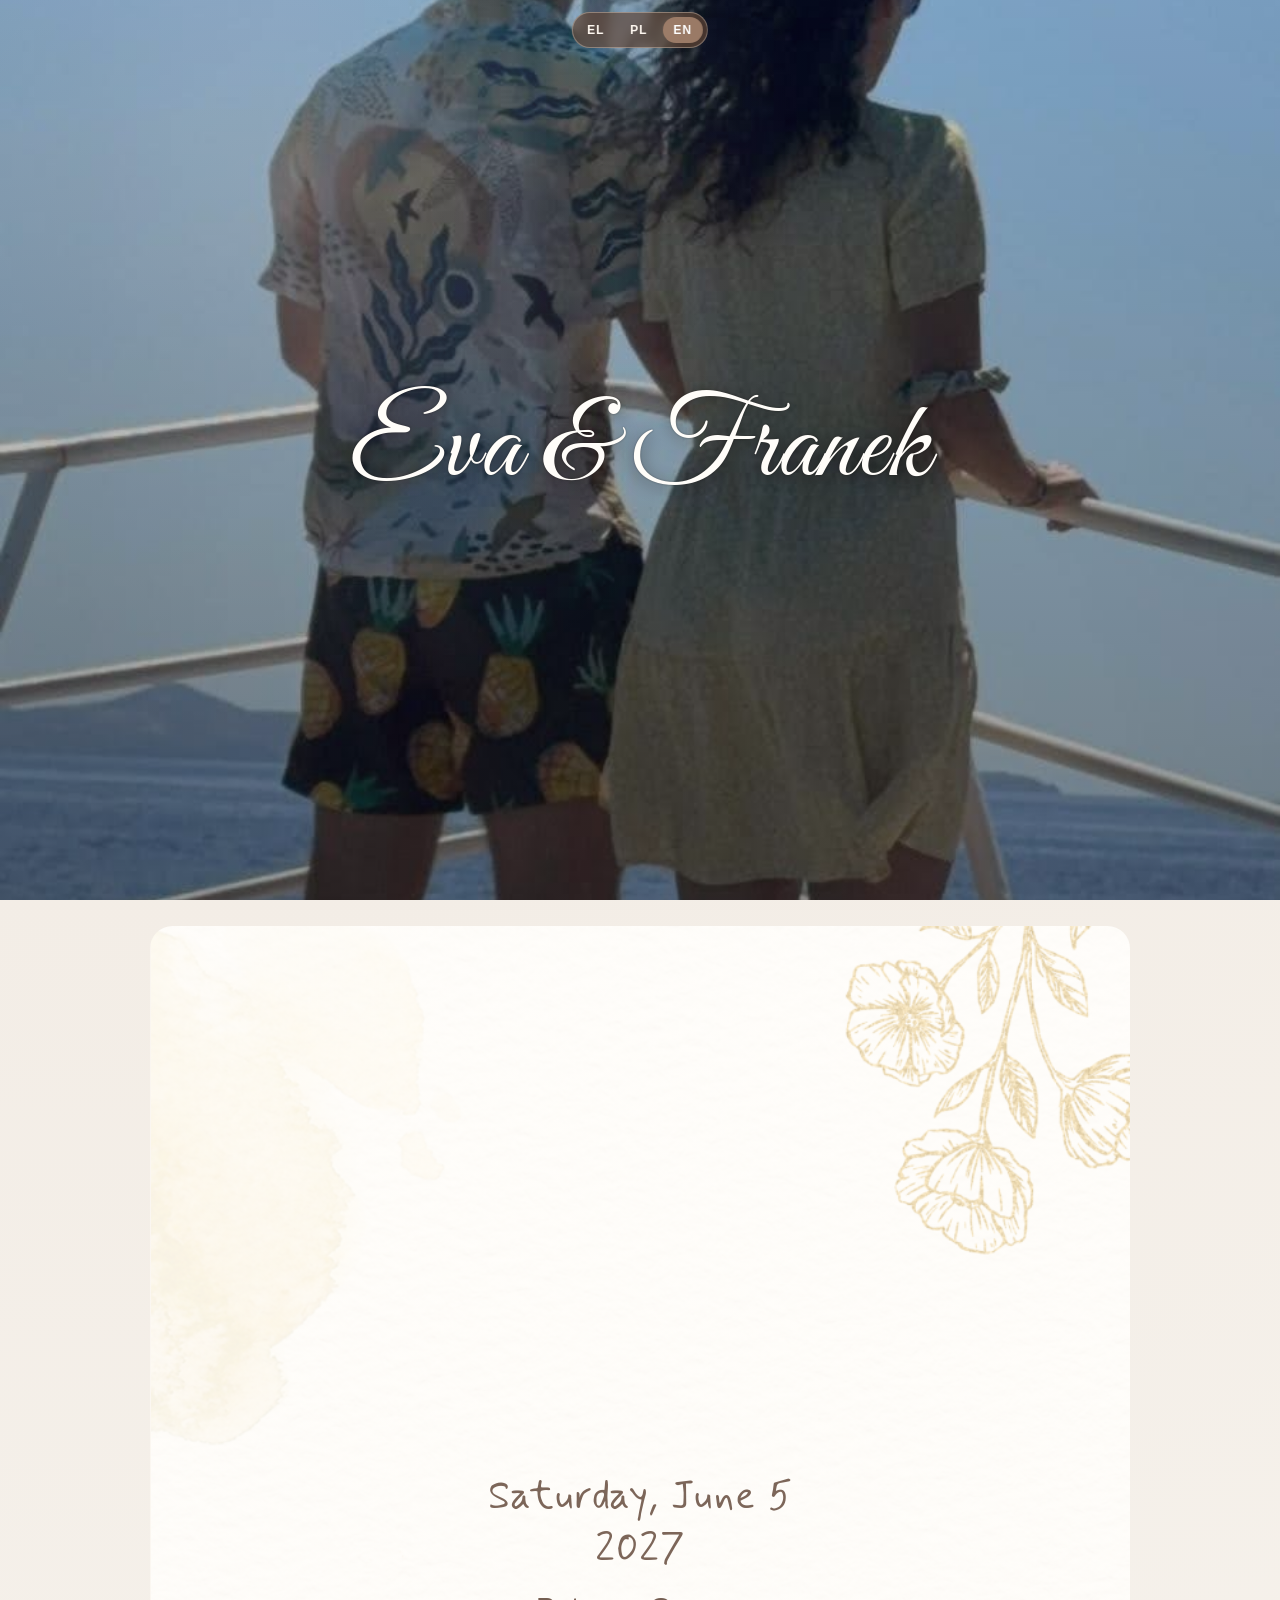
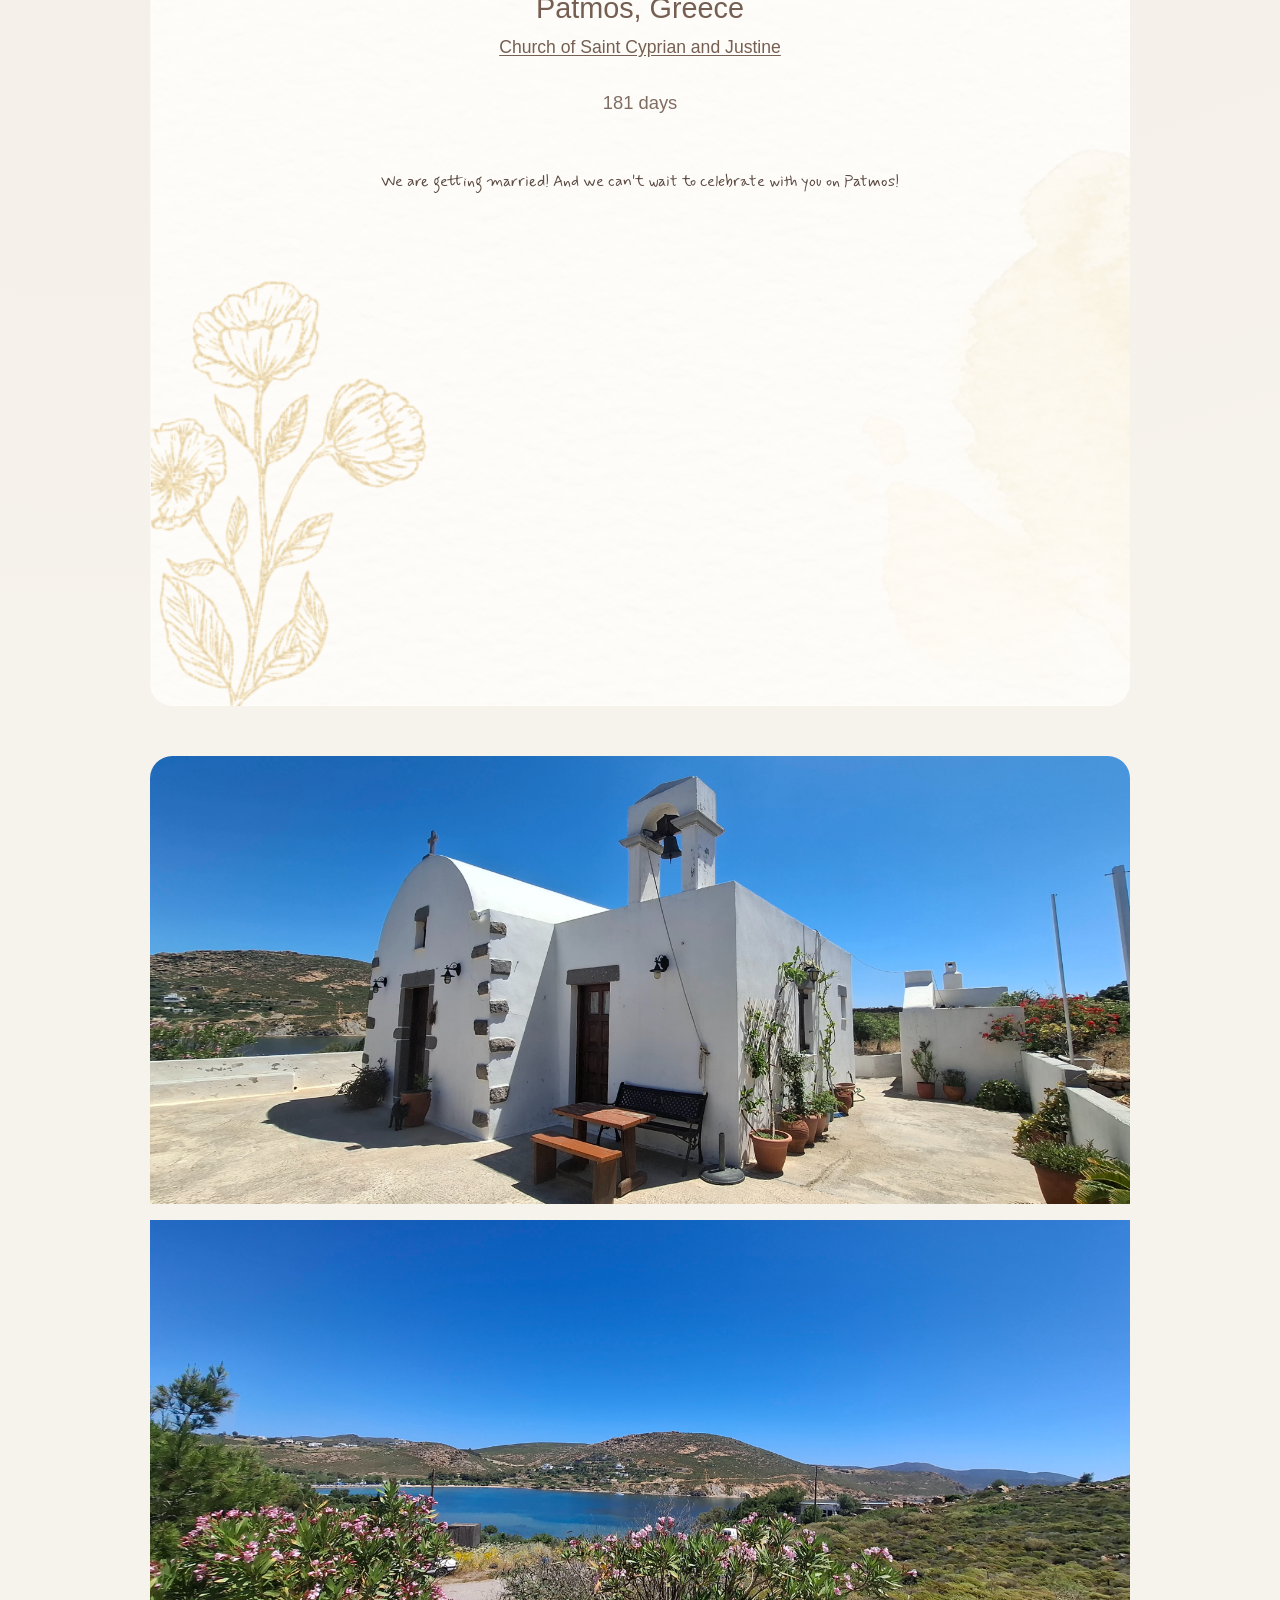
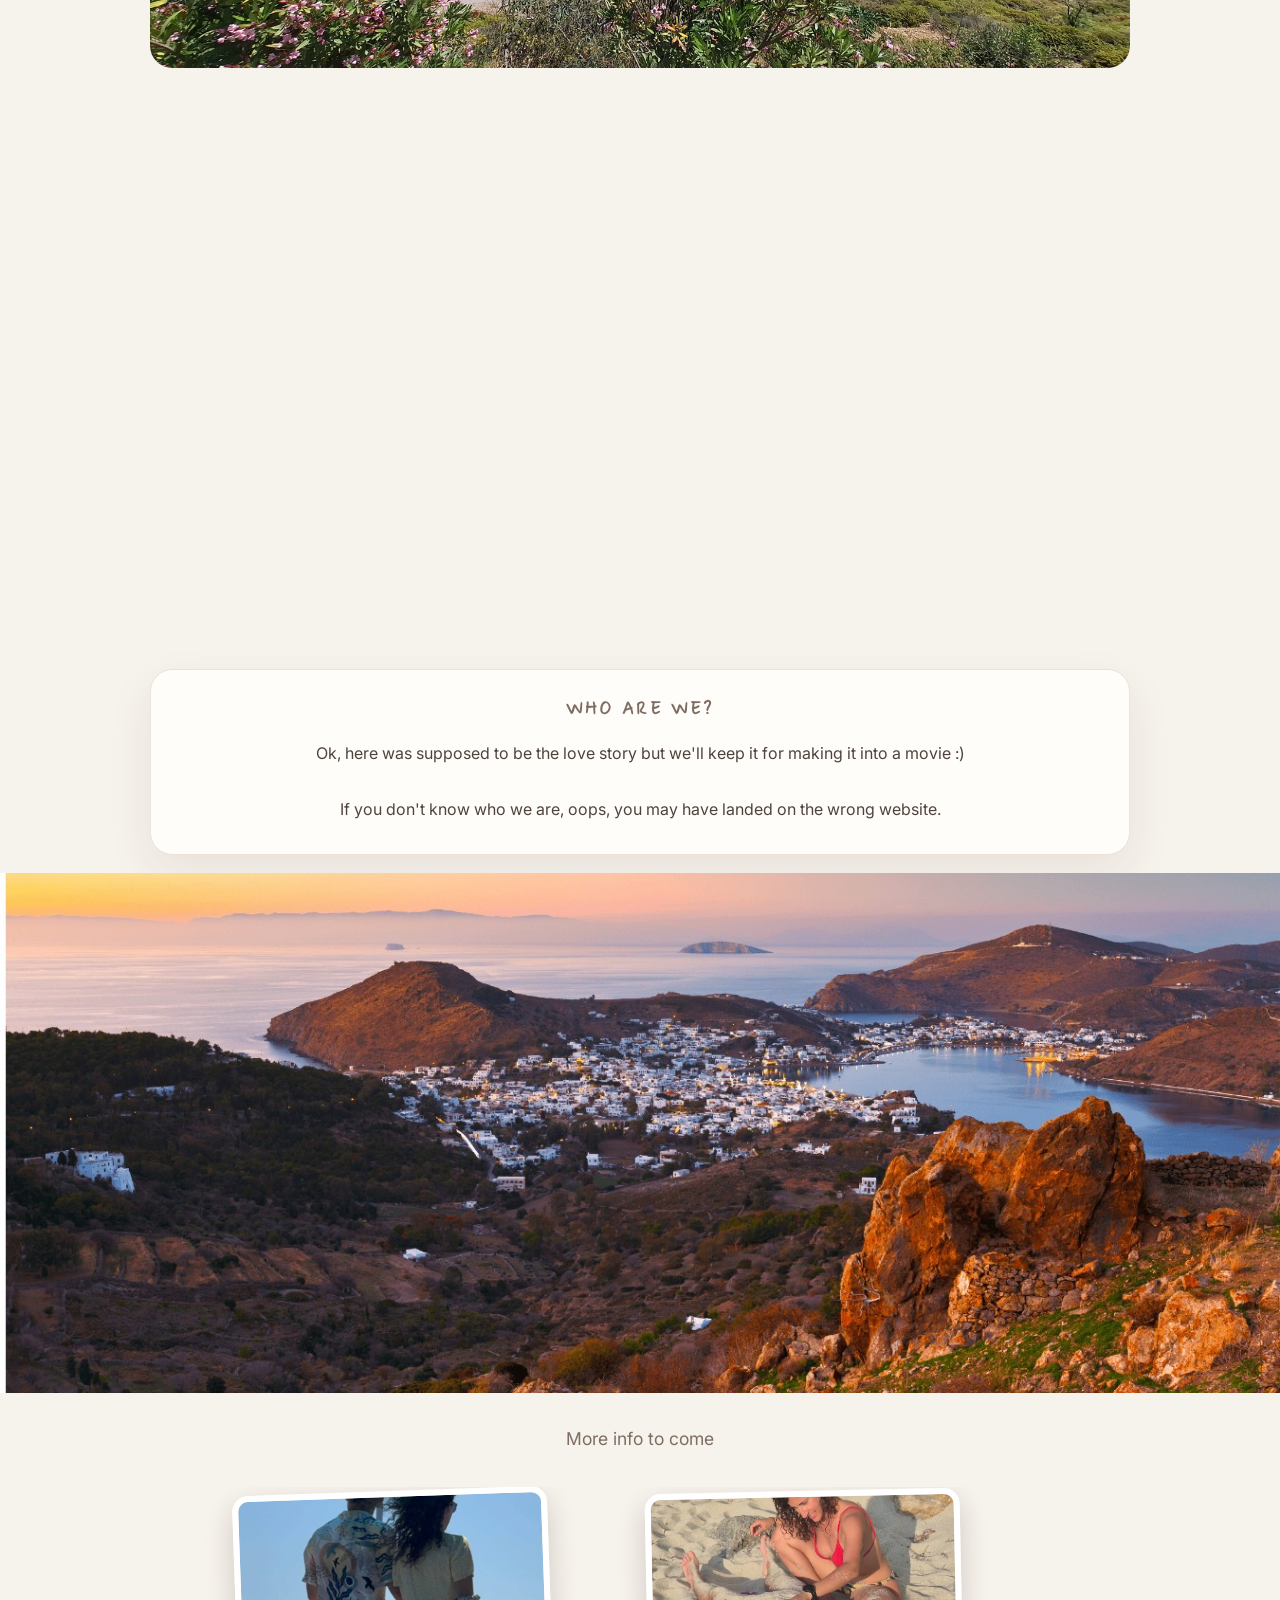
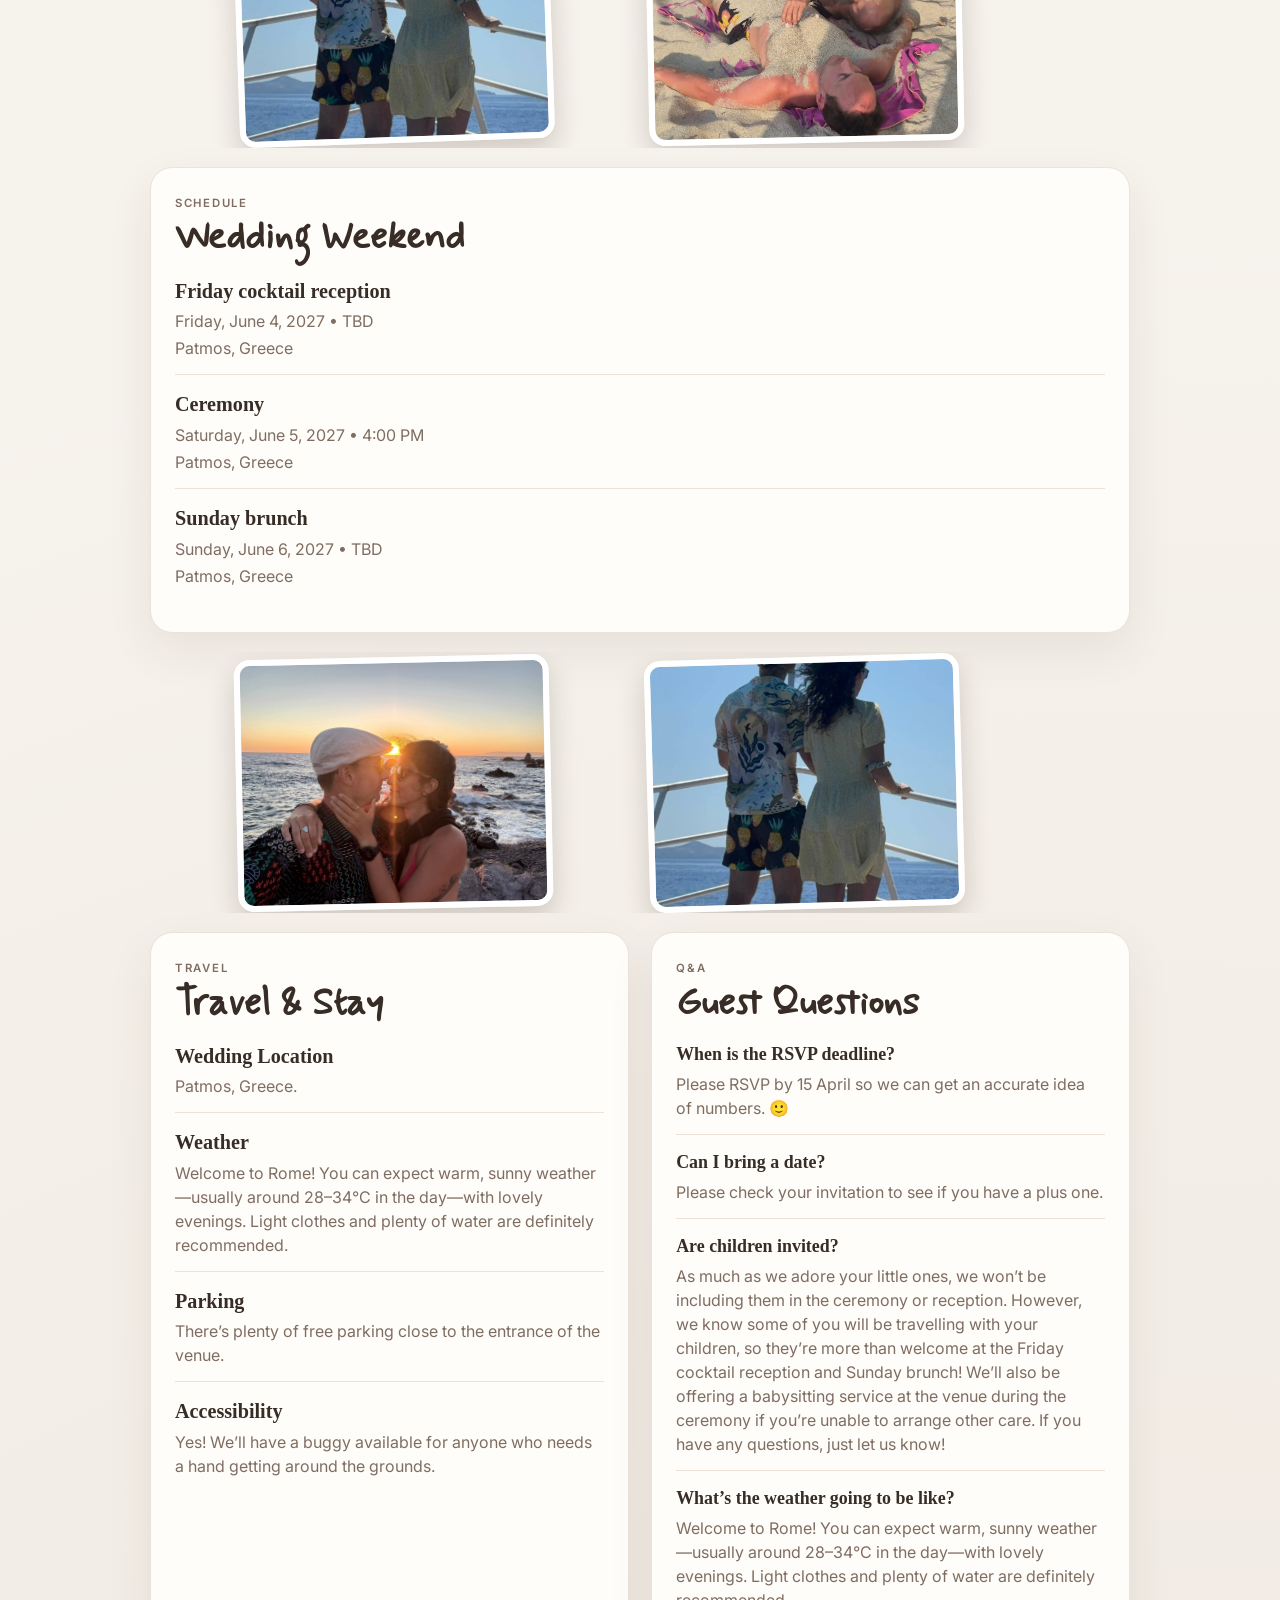
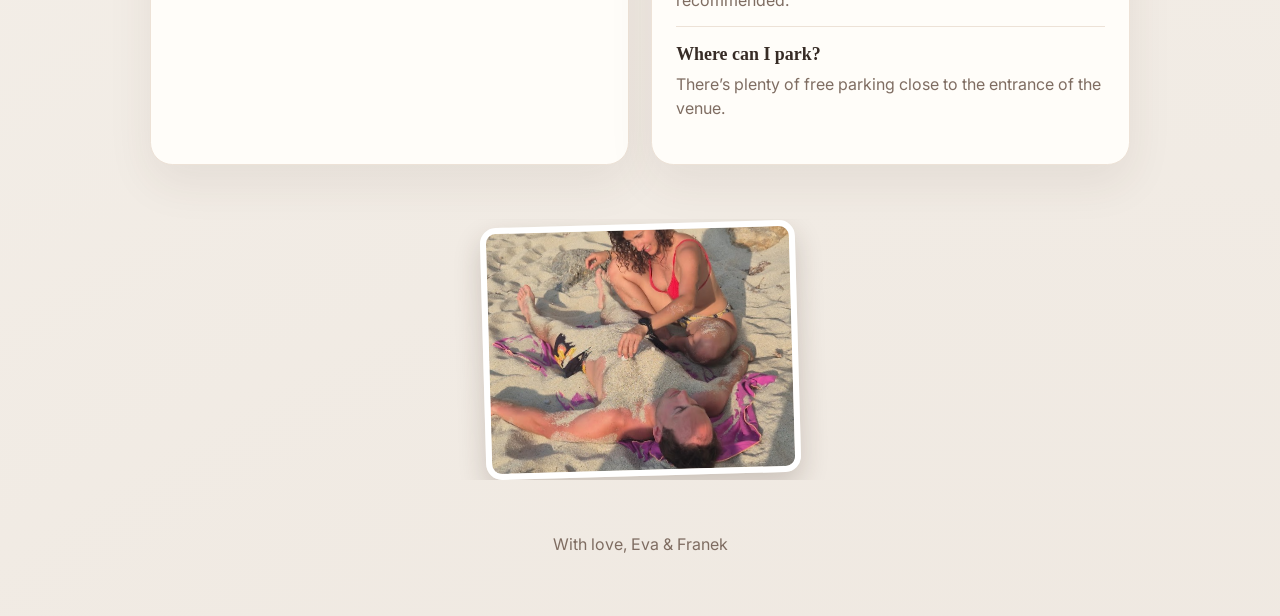
==== commit f41baad8: "Added church location" ====
--- a/index.html
+++ b/index.html
@@ -42,15 +42,30 @@
           </section>
         </div>
 
-        <div id="counter-photo" class="counter-photo animate-up" hidden>
-          <img id="counter-photo-image" alt="Wedding photo" loading="lazy" decoding="async" />
+        <div class="church-view-gallery animate-up">
+          <img src="assets/uploads/church.jpg" alt="Church" loading="lazy" decoding="async" />
+          <img src="assets/uploads/view.jpg" alt="View" loading="lazy" decoding="async" />
         </div>
-        <p id="counter-photo-note" class="counter-photo-note" data-i18n="moreInfoComing" hidden>More info to come</p>
+
+        <div class="church-map animate-up">
+          <iframe
+            src="https://maps.google.com/maps?q=37.3385307,26.5575546&z=17&output=embed"
+            title="Church of Saint Cyprian and Justine"
+            loading="lazy"
+            allowfullscreen
+            referrerpolicy="no-referrer-when-downgrade"
+          ></iframe>
+        </div>
 
         <section id="our-story" class="section card story-card animate-up">
           <p class="section-label story-label" data-i18n="storyLabel">Who are we?</p>
           <p id="story-text"></p>
         </section>
+
+        <div id="counter-photo" class="counter-photo animate-up" hidden>
+          <img id="counter-photo-image" alt="Wedding photo" loading="lazy" decoding="async" />
+        </div>
+        <p id="counter-photo-note" class="counter-photo-note" data-i18n="moreInfoComing" hidden>More info to come</p>
 
         <div id="photo-scatter-1" class="photo-scatter animate-up" data-count="2"></div>
 
--- a/styles.css
+++ b/styles.css
@@ -211,6 +211,35 @@
     url("assets/uploads/between-hero-gallery3-bg.png") center top / contain no-repeat;
 }
 
+.church-view-gallery {
+  display: grid;
+  grid-template-columns: 1fr;
+  gap: clamp(0.5rem, 1.5vw, 1rem);
+  margin-bottom: clamp(1rem, 2.5vw, 2rem);
+  border-radius: 1.4rem;
+  overflow: hidden;
+}
+
+.church-view-gallery img {
+  width: 100%;
+  height: clamp(180px, 35vw, 520px);
+  object-fit: cover;
+  display: block;
+}
+
+.church-map {
+  border-radius: 1.4rem;
+  overflow: hidden;
+  margin-bottom: clamp(1rem, 2.5vw, 2rem);
+}
+
+.church-map iframe {
+  width: 100%;
+  height: clamp(280px, 50vw, 500px);
+  border: 0;
+  display: block;
+}
+
 #photo-scatter-3 {
   margin-top: clamp(1.2rem, 2.8vw, 2.2rem);
 }
@@ -254,6 +283,18 @@
   line-height: 1.2;
 }
 
+.wedding-highlight-church {
+  font-size: clamp(0.85rem, 2vw, 1.1rem);
+  font-family: "Cormorant", "Segoe UI", sans-serif;
+  color: #755f52;
+}
+
+.wedding-highlight-church a {
+  color: inherit;
+  text-decoration: underline;
+  text-underline-offset: 2px;
+}
+
 .wedding-highlight-countdown {
   margin: clamp(1.1rem, 2.8vw, 1.8rem) 0 0;
   color: var(--muted);
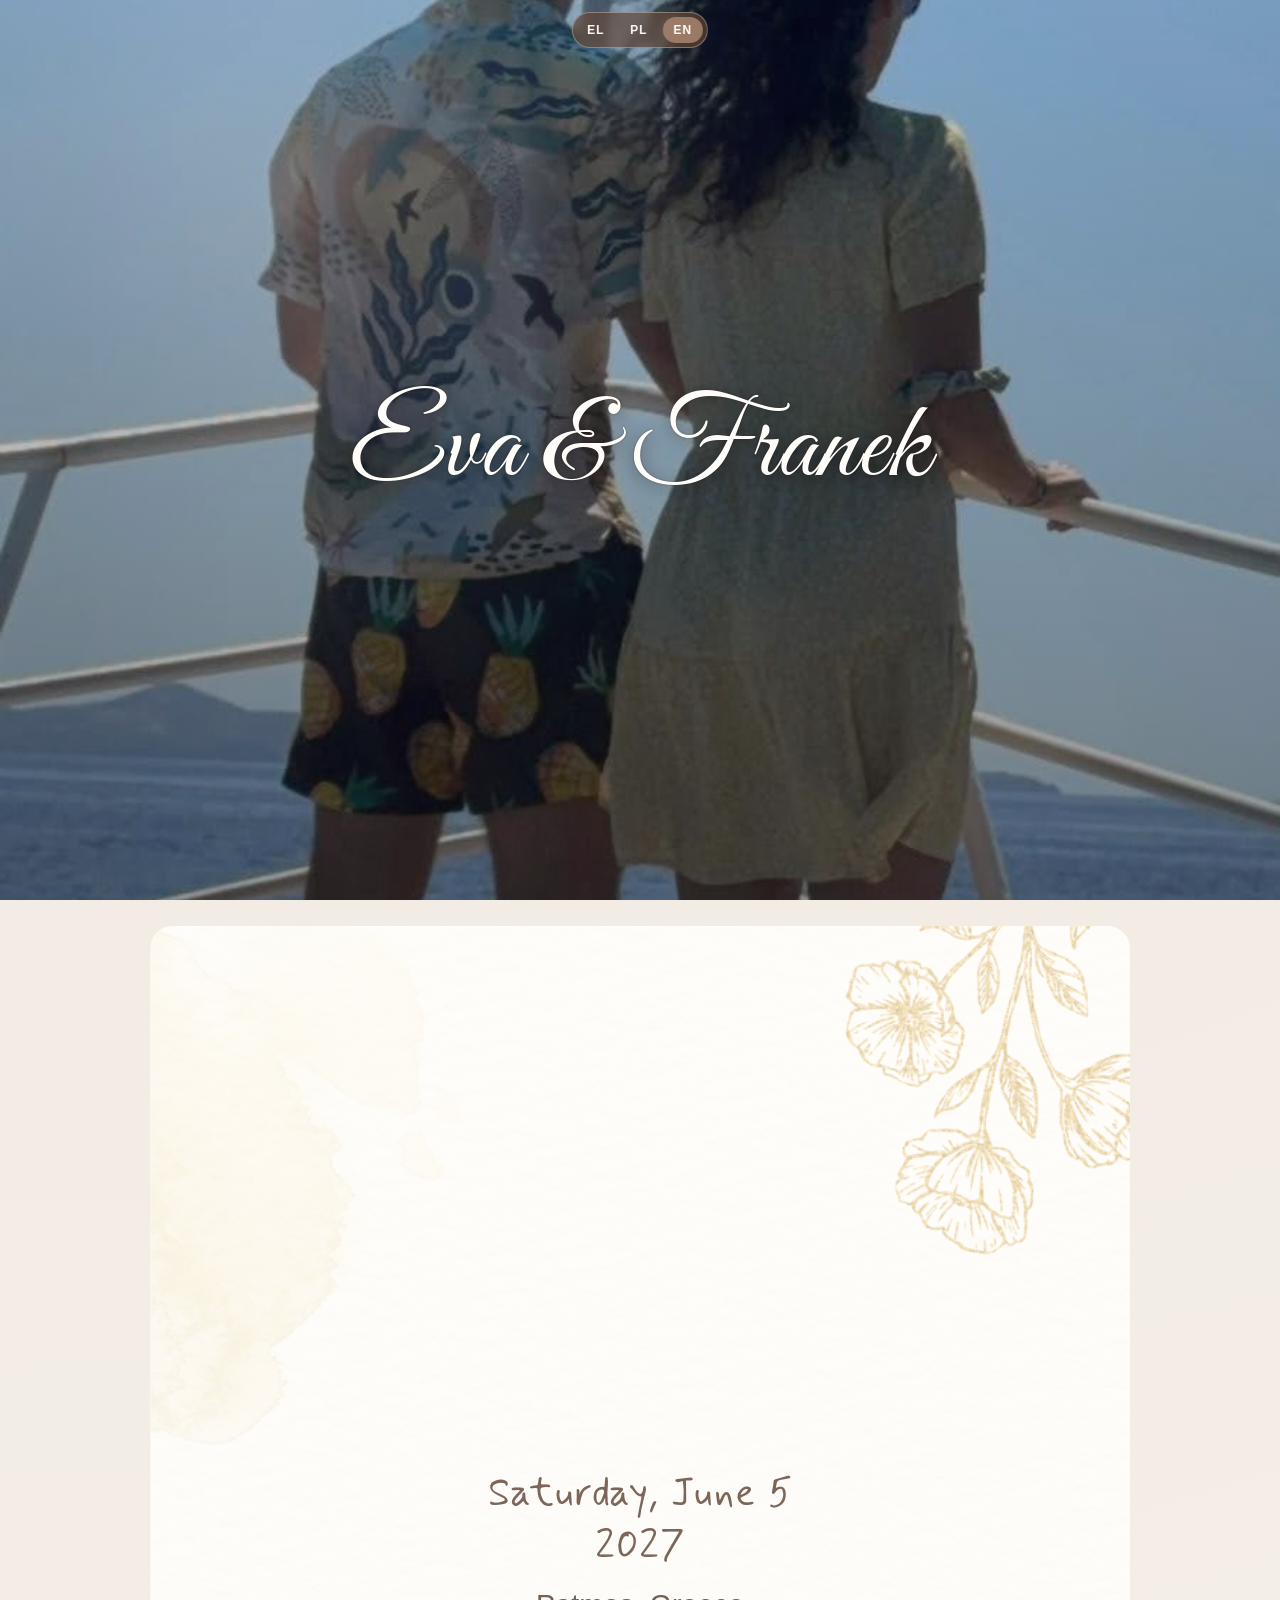
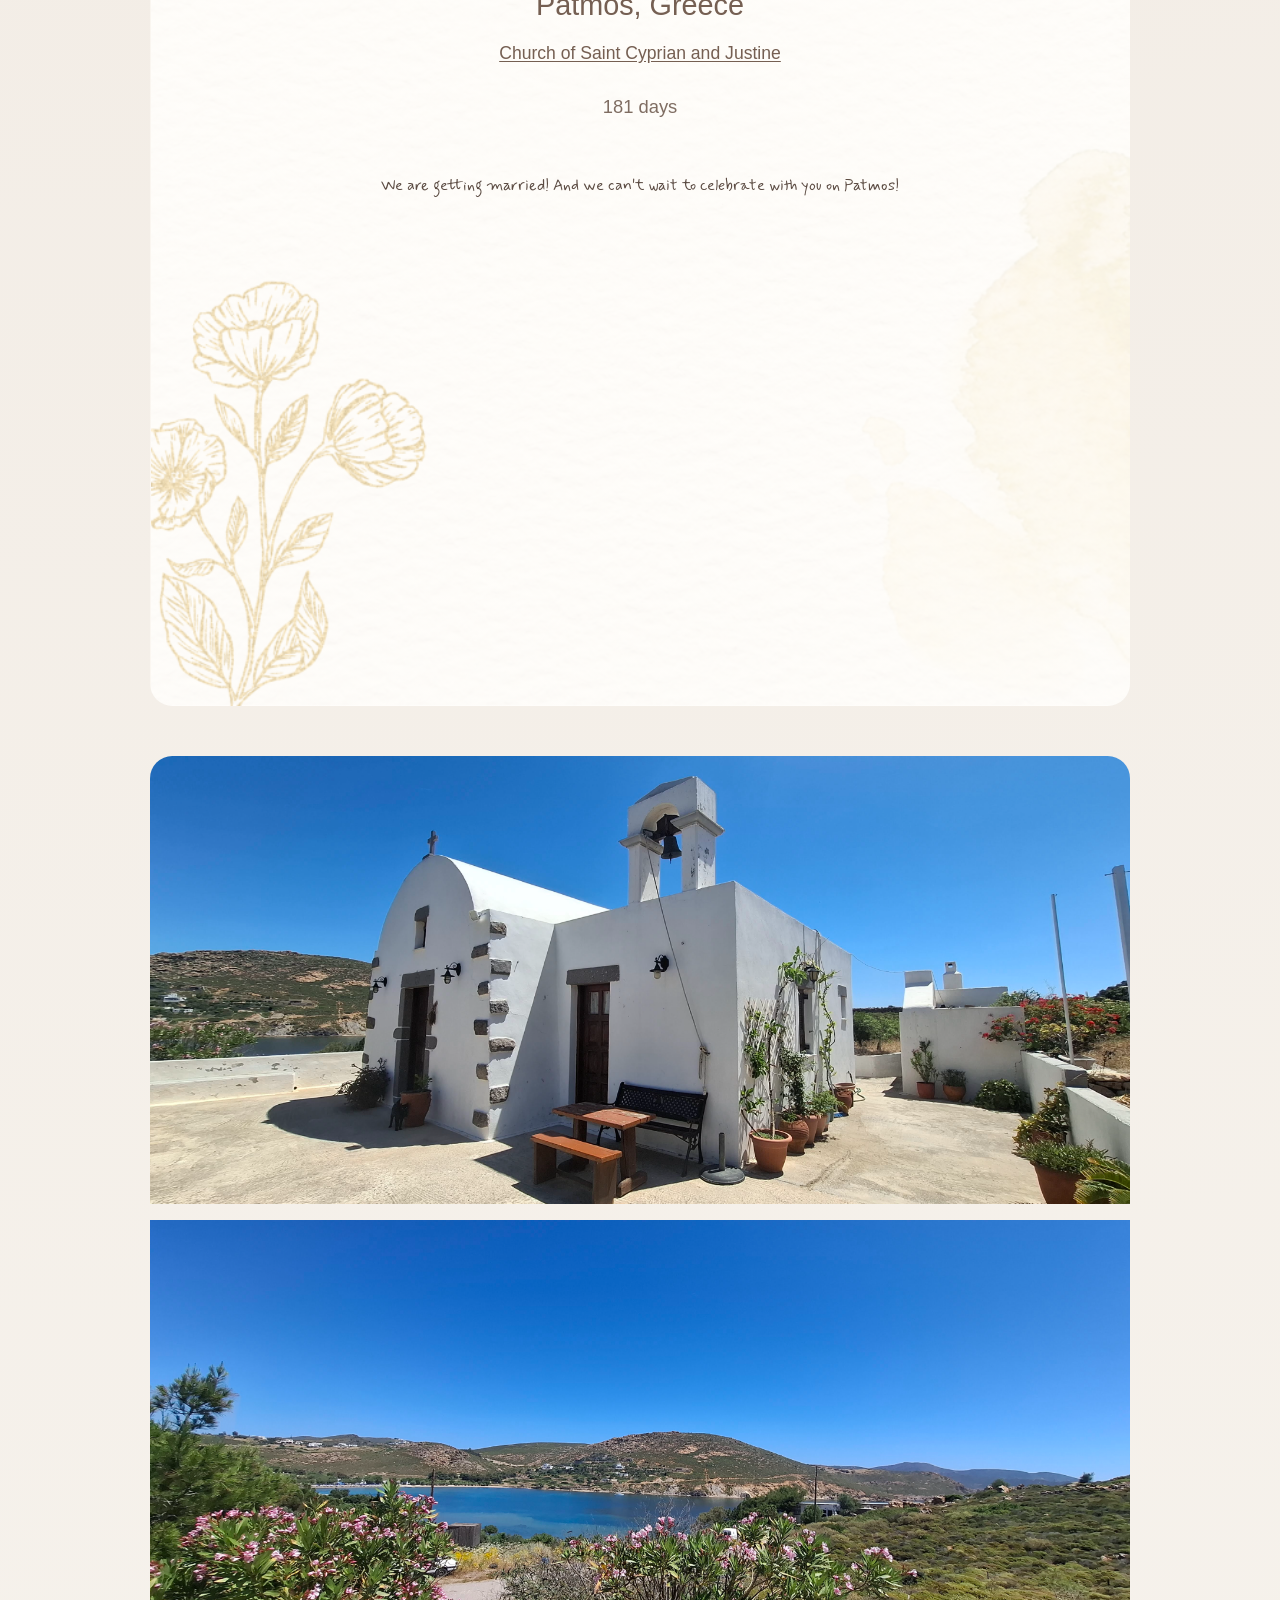
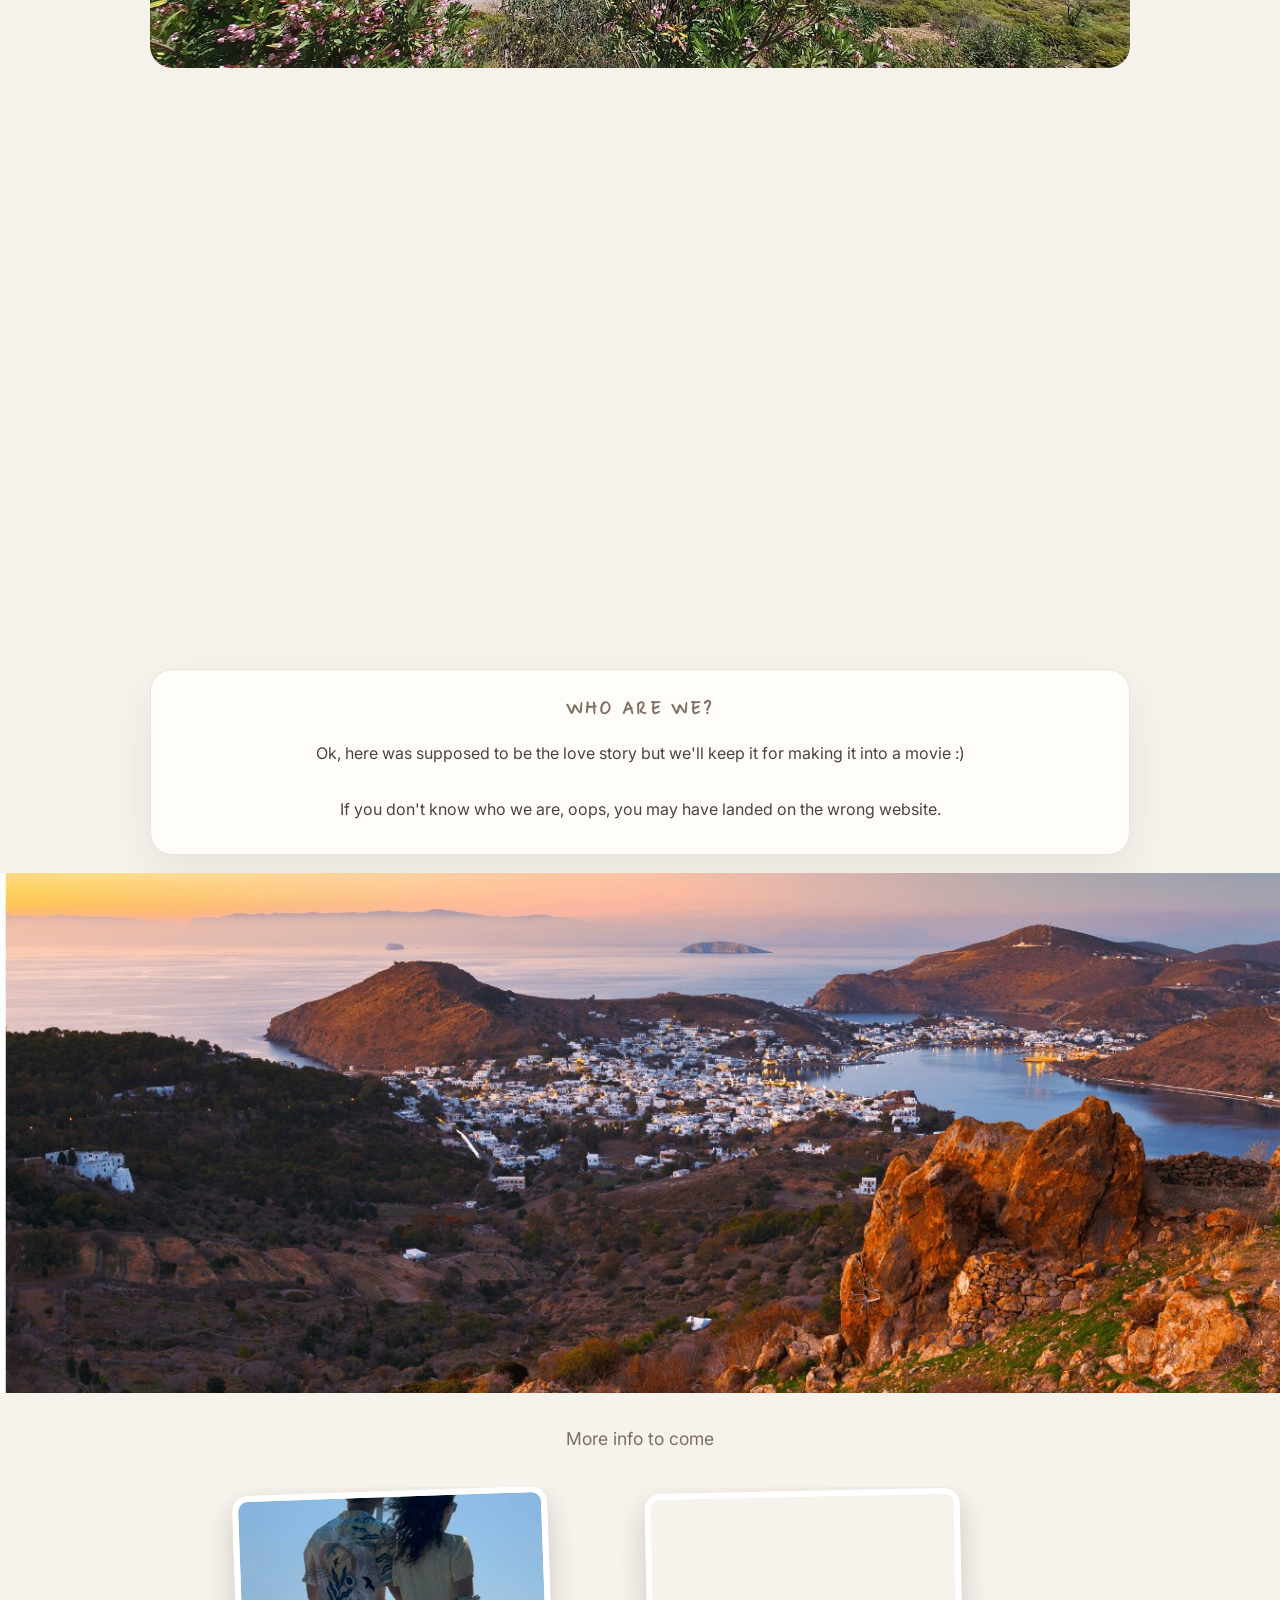
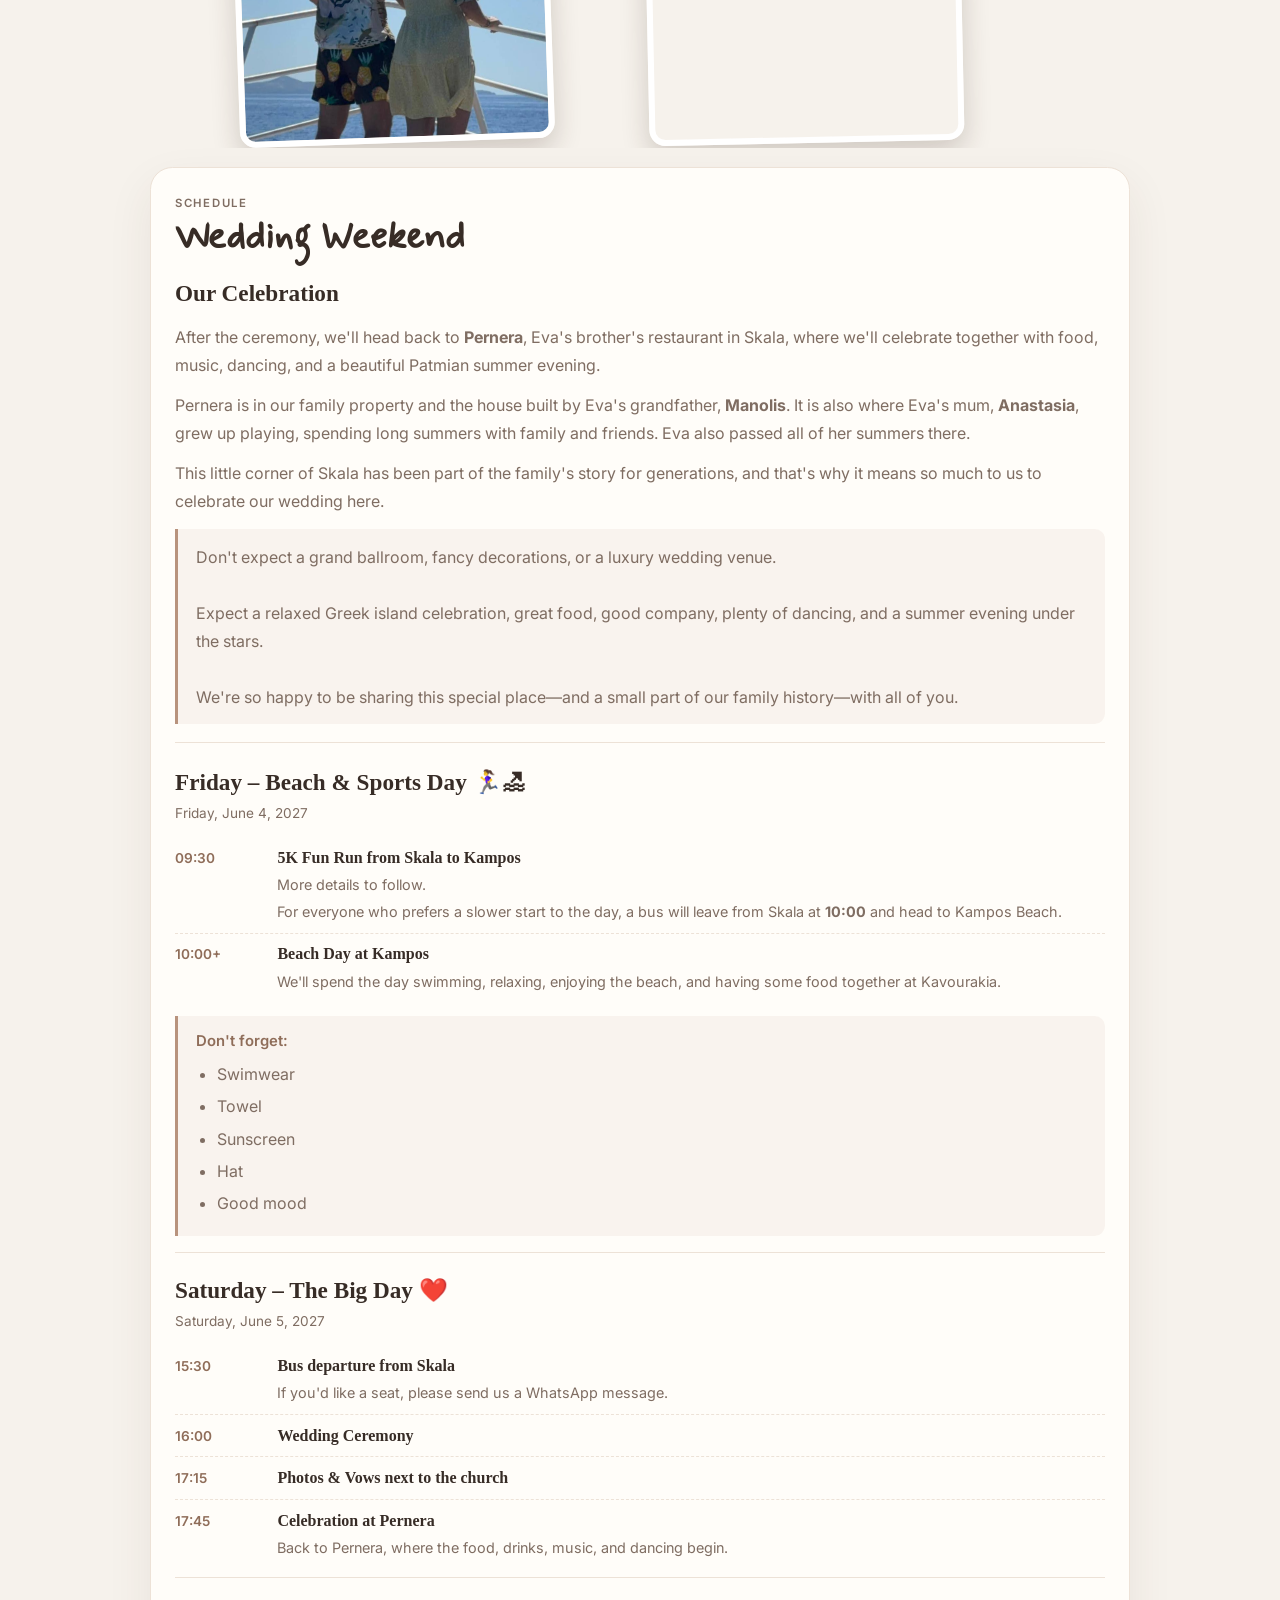
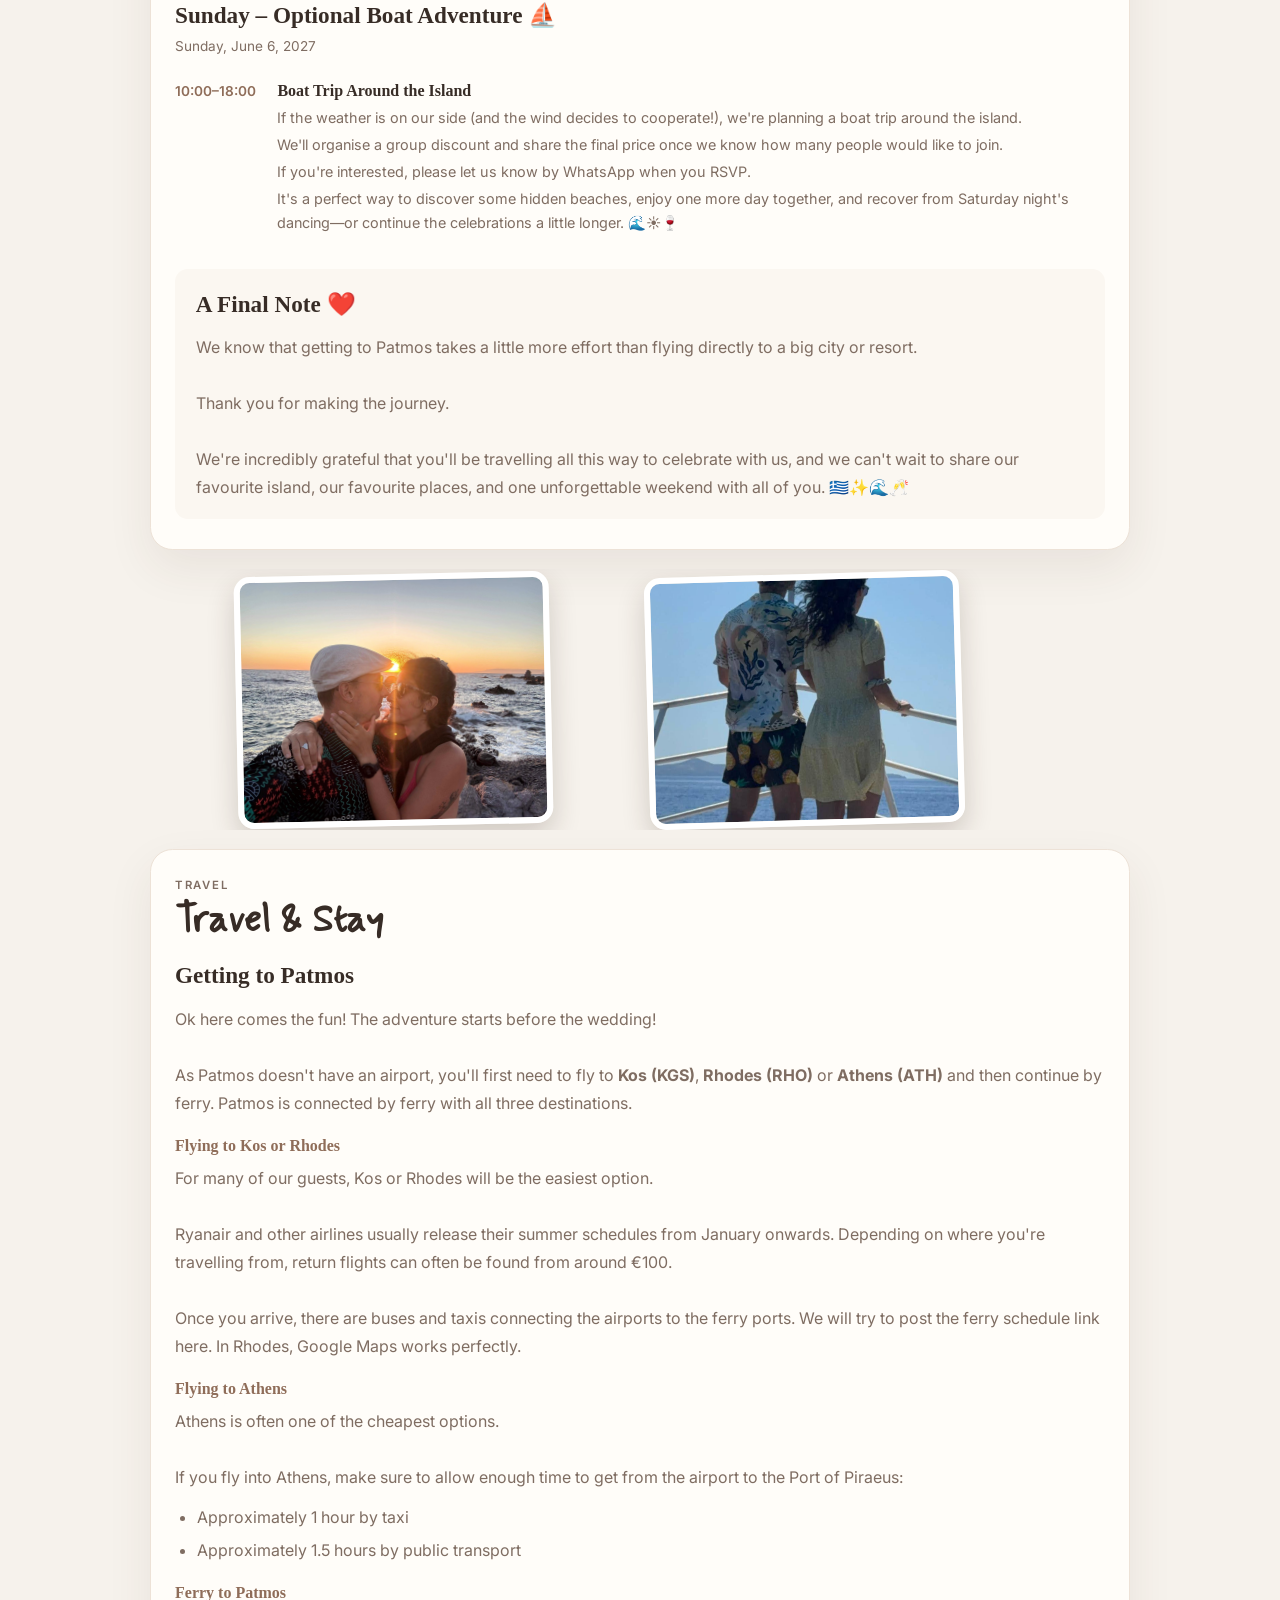
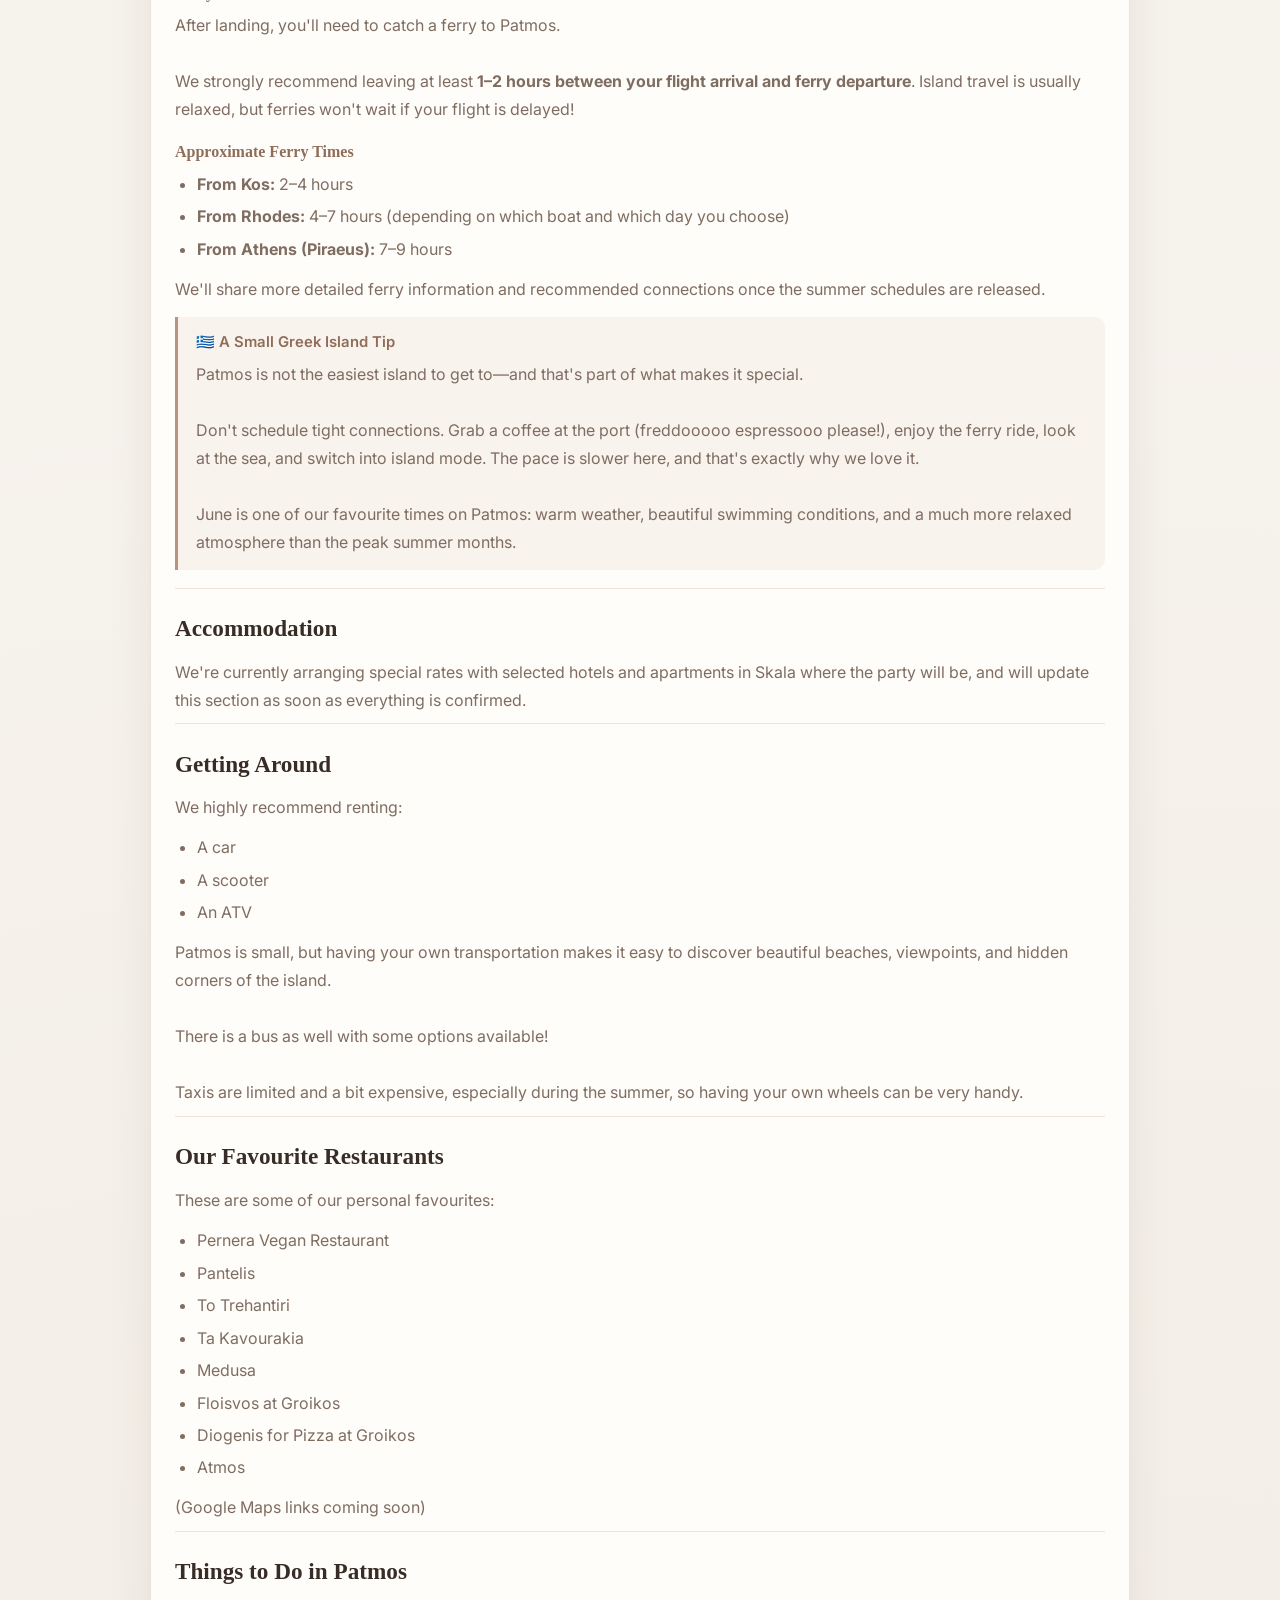
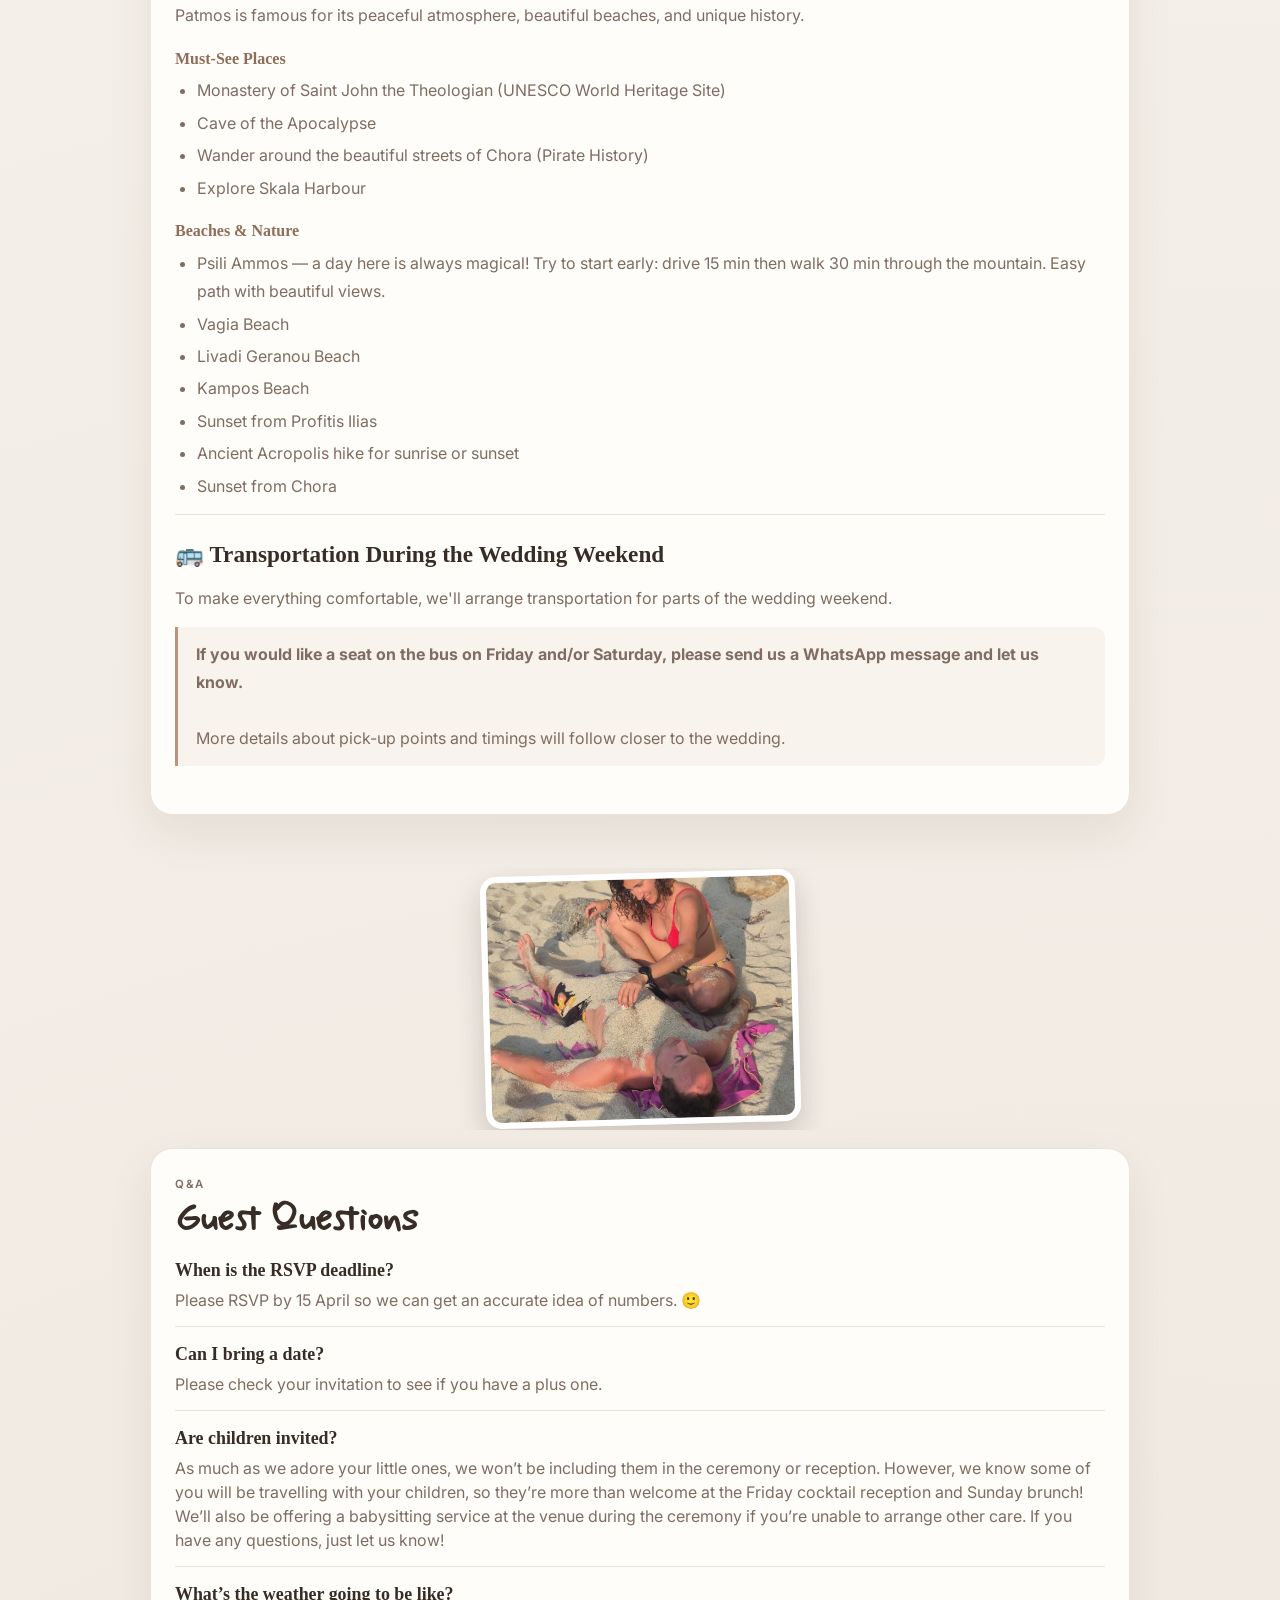
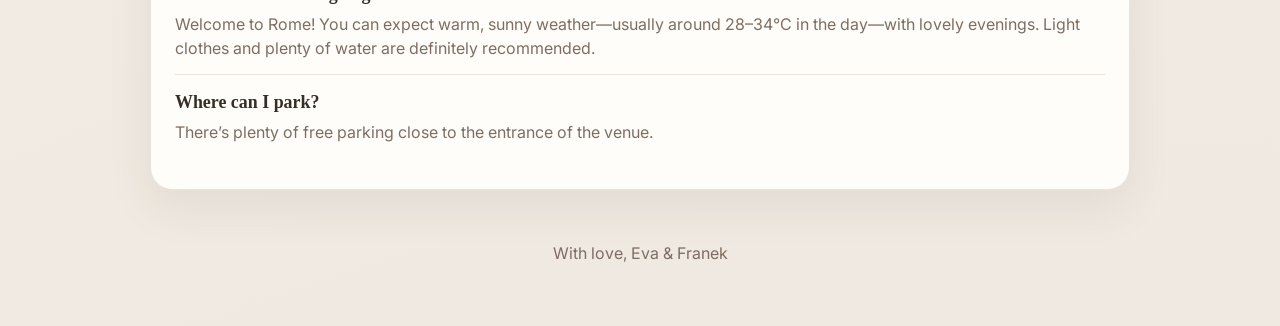
==== commit 427983f2: "Added info for guests in en" ====
--- a/index.html
+++ b/index.html
@@ -72,26 +72,24 @@
         <section id="schedule" class="section card animate-up">
           <p class="section-label" data-i18n="scheduleLabel">Schedule</p>
           <h2 data-i18n="scheduleTitle">Wedding Weekend</h2>
-          <ul id="schedule-list" class="event-list"></ul>
+          <div id="schedule-content"></div>
         </section>
 
         <div id="photo-scatter-2" class="photo-scatter animate-up" data-count="2"></div>
 
-        <div class="split-layout">
-          <section id="travel" class="section card animate-up">
-            <p class="section-label" data-i18n="travelLabel">Travel</p>
-            <h2 data-i18n="travelTitle">Travel & Stay</h2>
-            <ul id="travel-list" class="details-list"></ul>
-          </section>
-
-          <section id="faq" class="section card animate-up">
-            <p class="section-label">Q&A</p>
-            <h2 data-i18n="faqTitle">Guest Questions</h2>
-            <div id="faq-list" class="faq-list"></div>
-          </section>
-        </div>
+        <section id="travel" class="section card animate-up">
+          <p class="section-label" data-i18n="travelLabel">Travel</p>
+          <h2 data-i18n="travelTitle">Travel & Stay</h2>
+          <div id="travel-content"></div>
+        </section>
 
         <div id="photo-scatter-3" class="photo-scatter animate-up" data-count="1"></div>
+
+        <section id="faq" class="section card animate-up">
+          <p class="section-label">Q&A</p>
+          <h2 data-i18n="faqTitle">Guest Questions</h2>
+          <div id="faq-list" class="faq-list"></div>
+        </section>
       </main>
 
       <footer class="footer">
--- a/styles.css
+++ b/styles.css
@@ -284,9 +284,11 @@
 }
 
 .wedding-highlight-church {
+  display: block;
   font-size: clamp(0.85rem, 2vw, 1.1rem);
   font-family: "Cormorant", "Segoe UI", sans-serif;
   color: #755f52;
+  margin-top: 1.25rem;
 }
 
 .wedding-highlight-church a {
@@ -502,6 +504,155 @@
   padding: 0 1rem 2.8rem;
 }
 
+/* ── Rich content (travel sections, schedule) ── */
+
+.rich-section {
+  border-top: 1px solid var(--line);
+  padding: 1.4rem 0 0.6rem;
+}
+
+.rich-section:first-child {
+  border-top: none;
+  padding-top: 0;
+}
+
+.rich-section-heading {
+  margin: 0 0 0.75rem;
+  font-family: "Playfair Display", Georgia, "Times New Roman", serif;
+  font-size: clamp(1.15rem, 2.4vw, 1.45rem);
+  font-weight: 600;
+  color: var(--text);
+}
+
+.rich-subheading {
+  margin: 1.1rem 0 0.35rem;
+  font-family: "Playfair Display", Georgia, "Times New Roman", serif;
+  font-size: 1rem;
+  font-weight: 600;
+  color: var(--accent-strong);
+}
+
+.rich-paragraph {
+  margin: 0 0 0.75rem;
+  color: var(--muted);
+  line-height: 1.75;
+  white-space: pre-line;
+}
+
+.rich-paragraph:last-child {
+  margin-bottom: 0;
+}
+
+.rich-list {
+  margin: 0 0 0.75rem;
+  padding-left: 1.35rem;
+  color: var(--muted);
+  line-height: 1.75;
+}
+
+.rich-list li {
+  margin-bottom: 0.28rem;
+}
+
+.rich-list:last-child {
+  margin-bottom: 0;
+}
+
+.rich-callout {
+  background: rgba(184, 147, 125, 0.09);
+  border-left: 3px solid var(--accent);
+  border-radius: 0 0.65rem 0.65rem 0;
+  padding: 0.85rem 1.1rem;
+  margin: 0.9rem 0 0.5rem;
+}
+
+.rich-callout-title {
+  margin: 0 0 0.45rem;
+  font-weight: 600;
+  font-size: 0.93rem;
+  color: var(--accent-strong);
+}
+
+.rich-callout-text {
+  margin: 0;
+  color: var(--muted);
+  line-height: 1.75;
+  white-space: pre-line;
+}
+
+/* ── Schedule day/slot layout ── */
+
+.schedule-day {
+  border-top: 1px solid var(--line);
+  padding: 1.3rem 0 0.5rem;
+}
+
+.schedule-day:first-child {
+  border-top: none;
+  padding-top: 0;
+}
+
+.schedule-day-title {
+  margin: 0 0 0.2rem;
+  font-family: "Playfair Display", Georgia, "Times New Roman", serif;
+  font-size: clamp(1.15rem, 2.4vw, 1.45rem);
+  font-weight: 600;
+  color: var(--text);
+}
+
+.schedule-day-date {
+  margin: 0 0 0.85rem;
+  font-size: 0.85rem;
+  color: var(--muted);
+}
+
+.schedule-slot {
+  display: grid;
+  grid-template-columns: 5.5rem 1fr;
+  gap: 0 0.9rem;
+  padding: 0.55rem 0;
+  border-top: 1px dashed var(--line);
+}
+
+.schedule-slot:first-of-type {
+  border-top: none;
+}
+
+.schedule-slot-time {
+  grid-column: 1;
+  grid-row: 1;
+  margin: 0;
+  padding-top: 0.12rem;
+  font-size: 0.85rem;
+  font-weight: 600;
+  color: var(--accent-strong);
+}
+
+.schedule-slot-title {
+  grid-column: 2;
+  grid-row: 1;
+  margin: 0;
+  font-weight: 600;
+  font-family: "Playfair Display", Georgia, "Times New Roman", serif;
+  font-size: 1rem;
+}
+
+.schedule-slot-note {
+  grid-column: 2;
+  margin: 0.2rem 0 0;
+  color: var(--muted);
+  font-size: 0.9rem;
+  line-height: 1.65;
+}
+
+.rich-final-note {
+  background: rgba(184, 147, 125, 0.06);
+  border-radius: 0.8rem;
+  padding: 1.1rem 1.3rem;
+  margin-top: 0.5rem;
+  border-top: none !important;
+}
+
 .animate-up {
   opacity: 0;
   transform: translateY(18px);
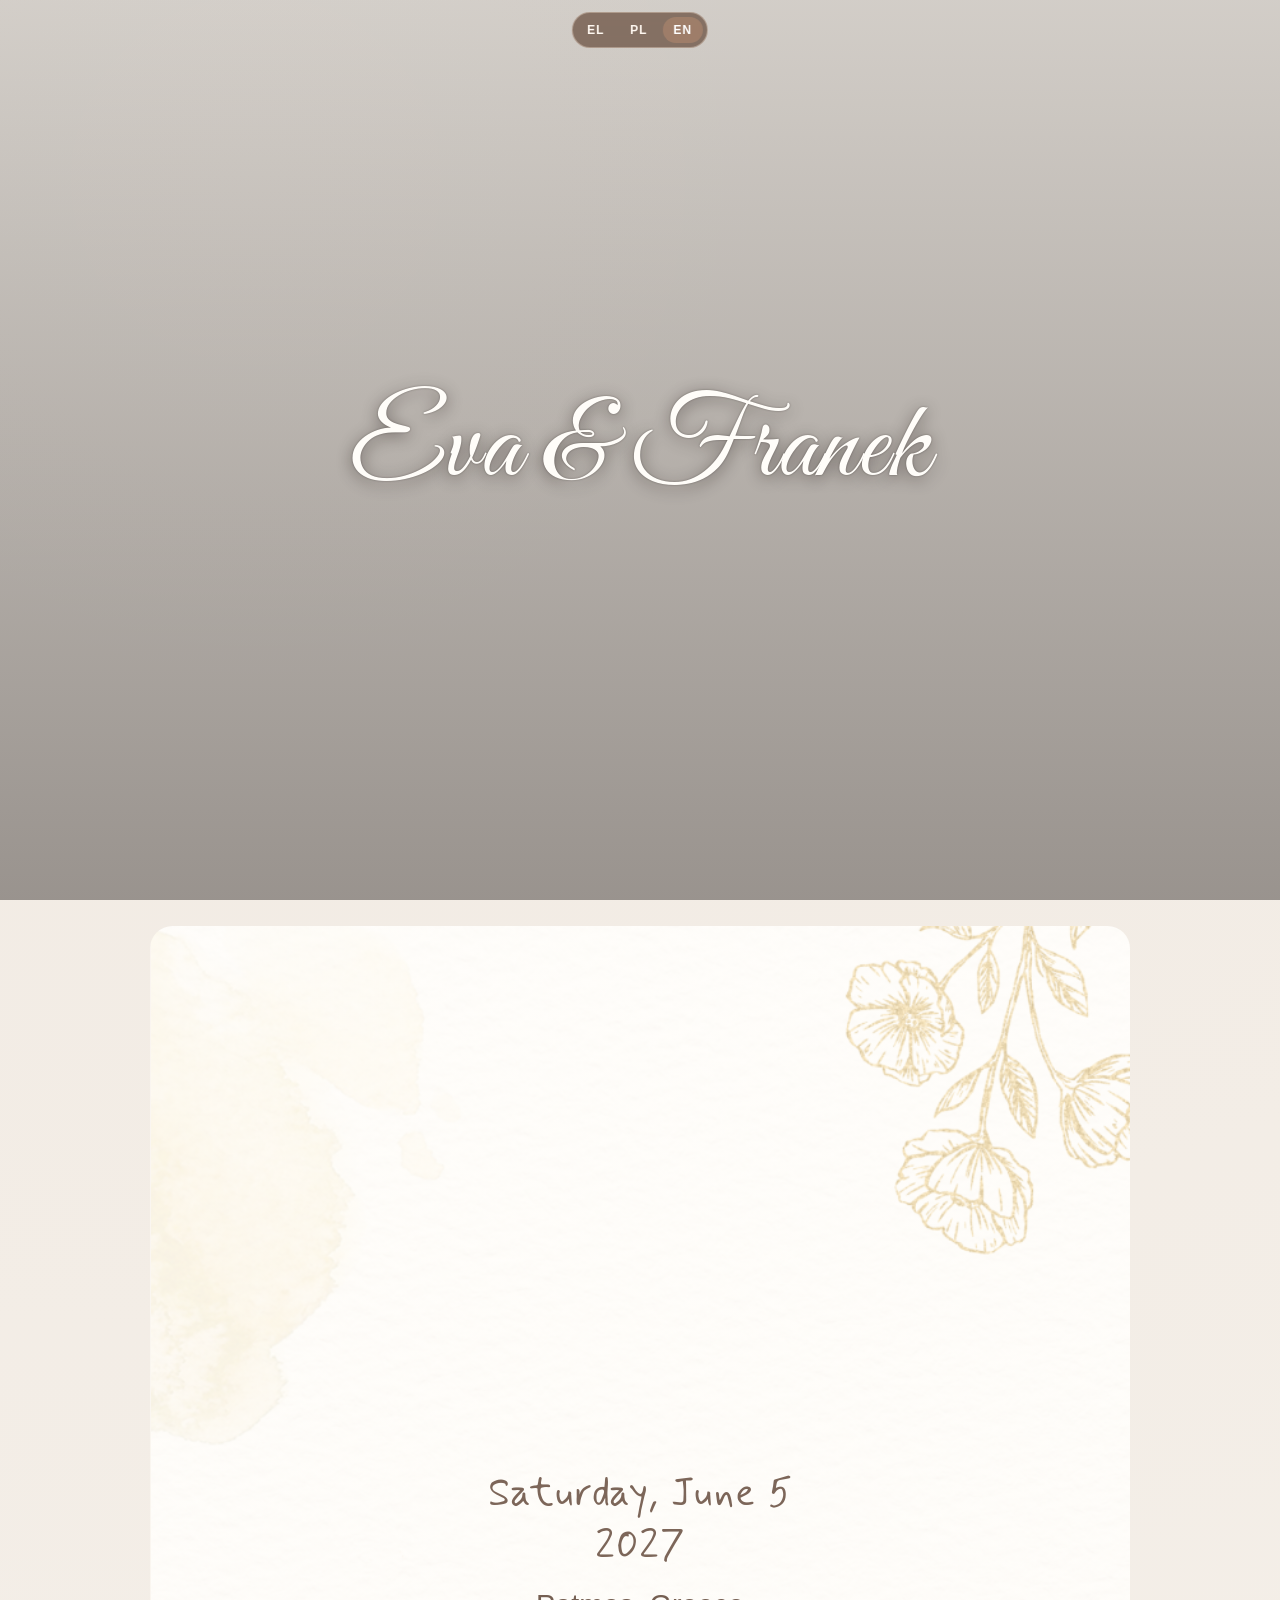
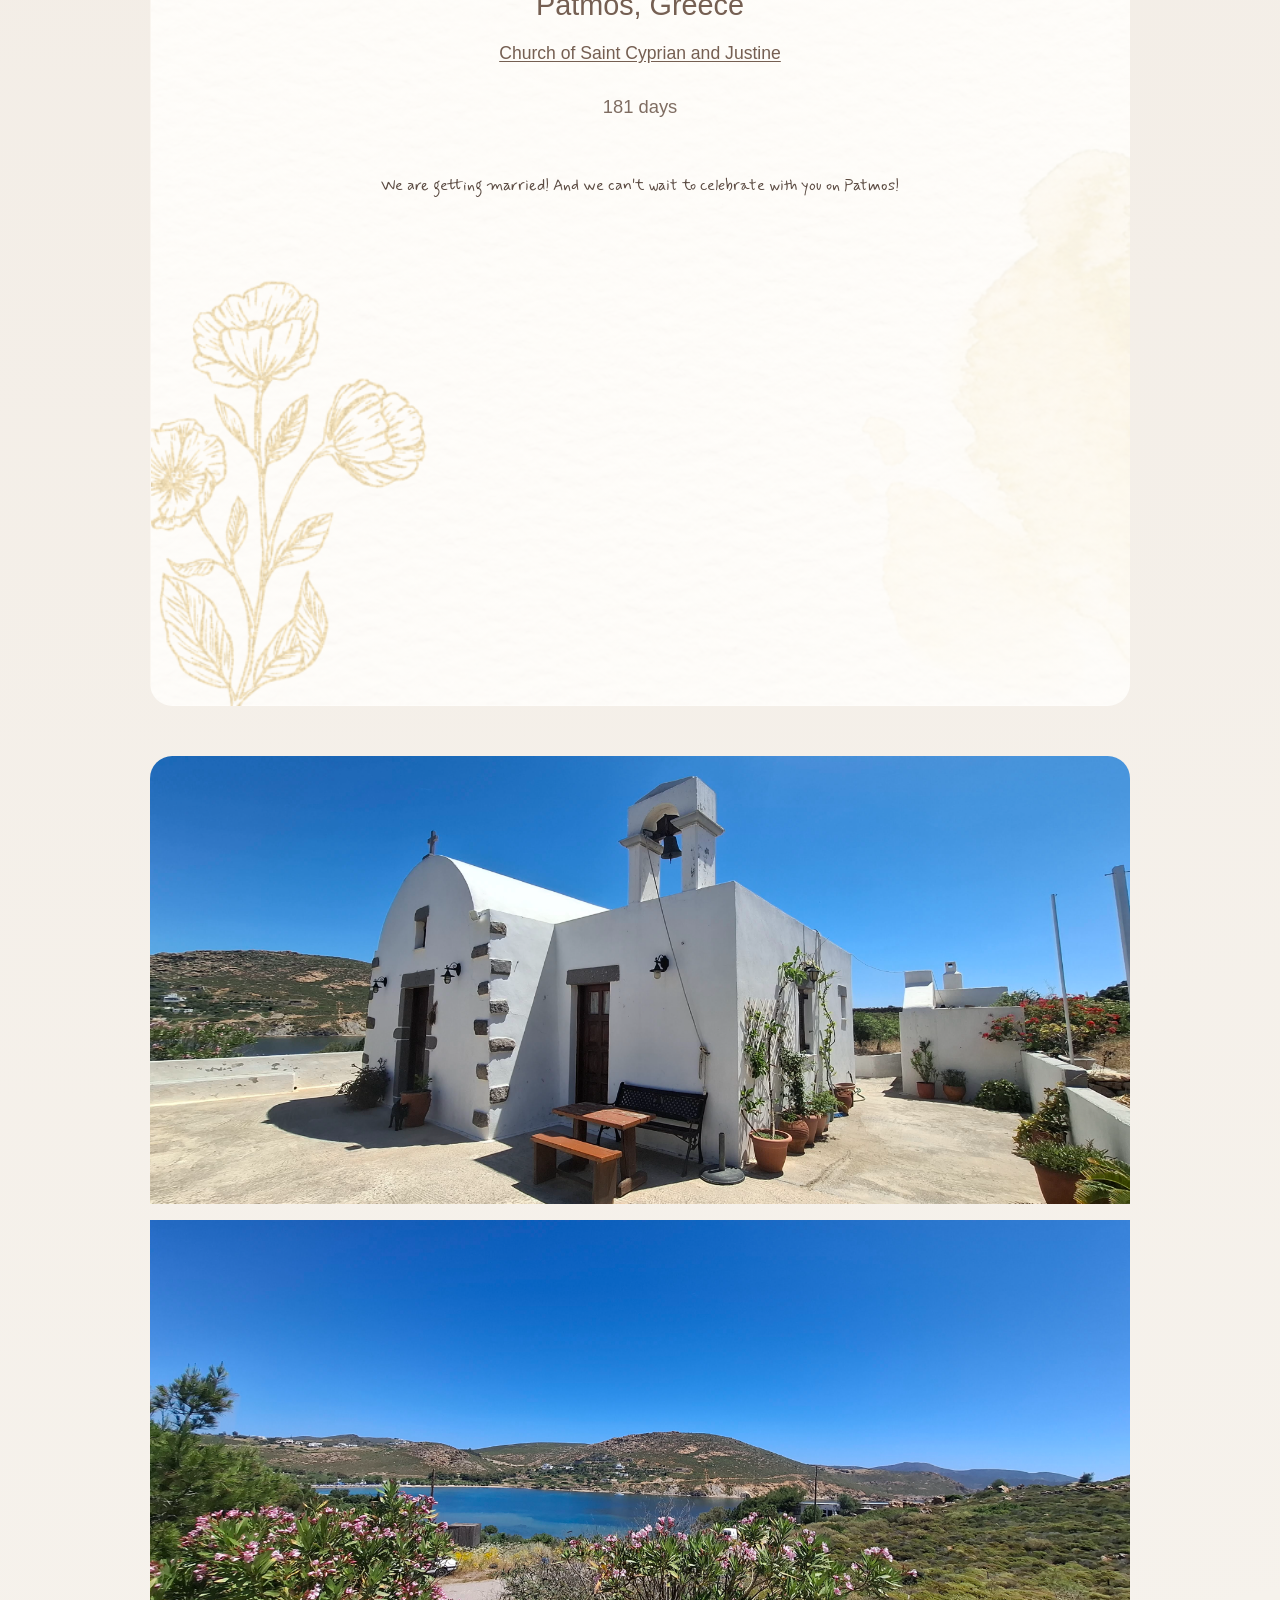
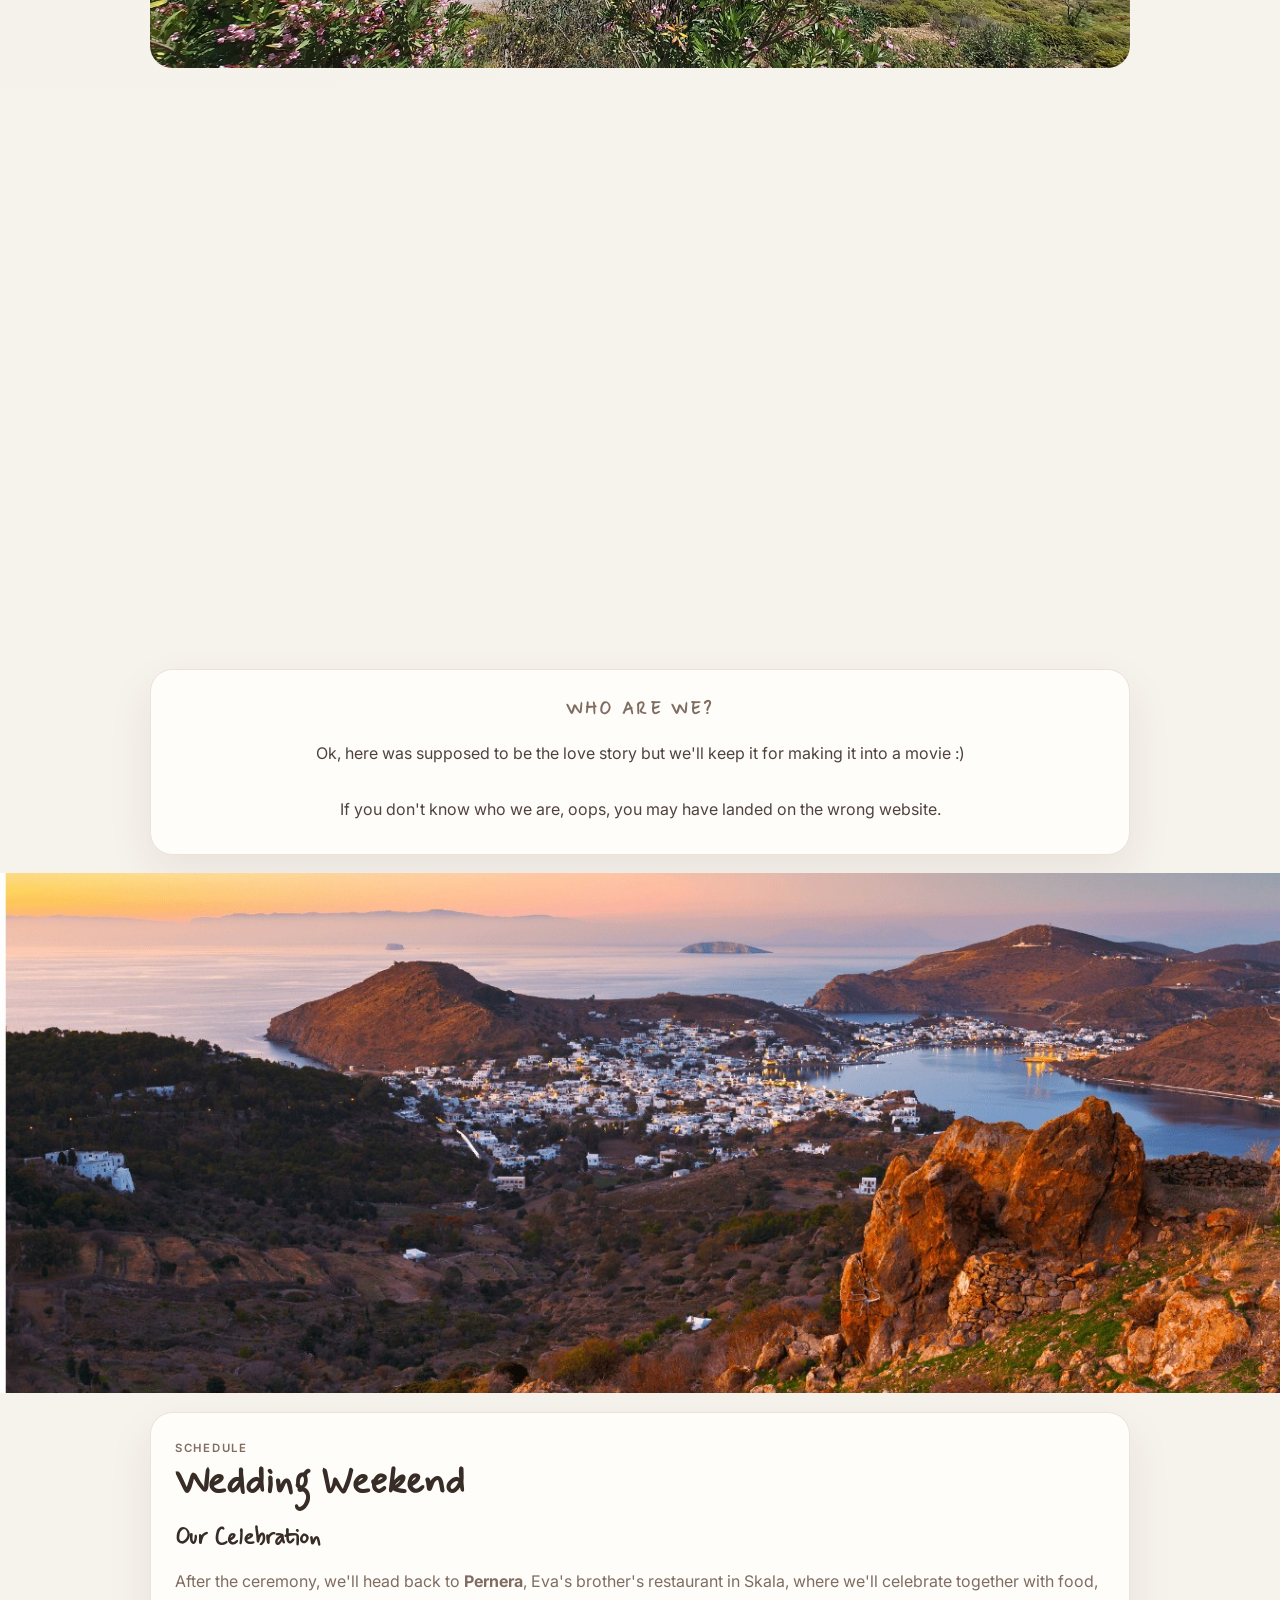
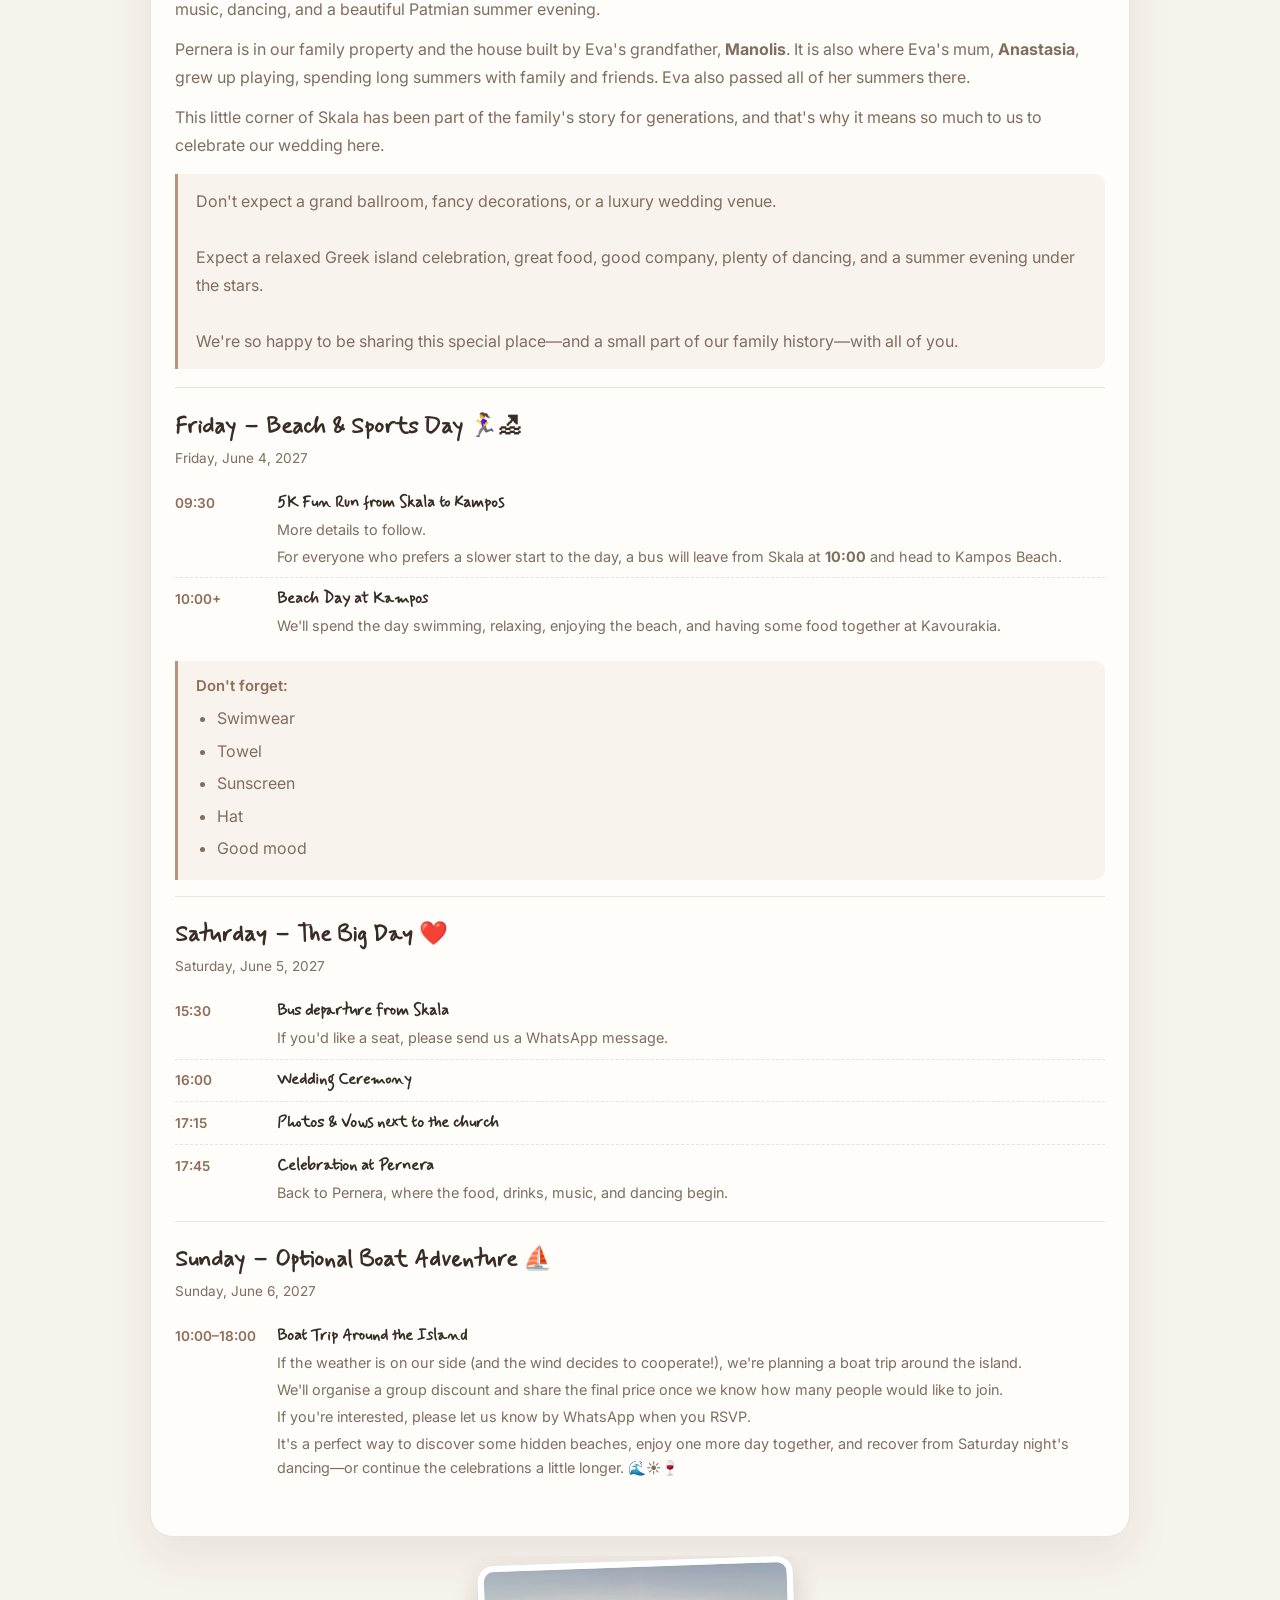
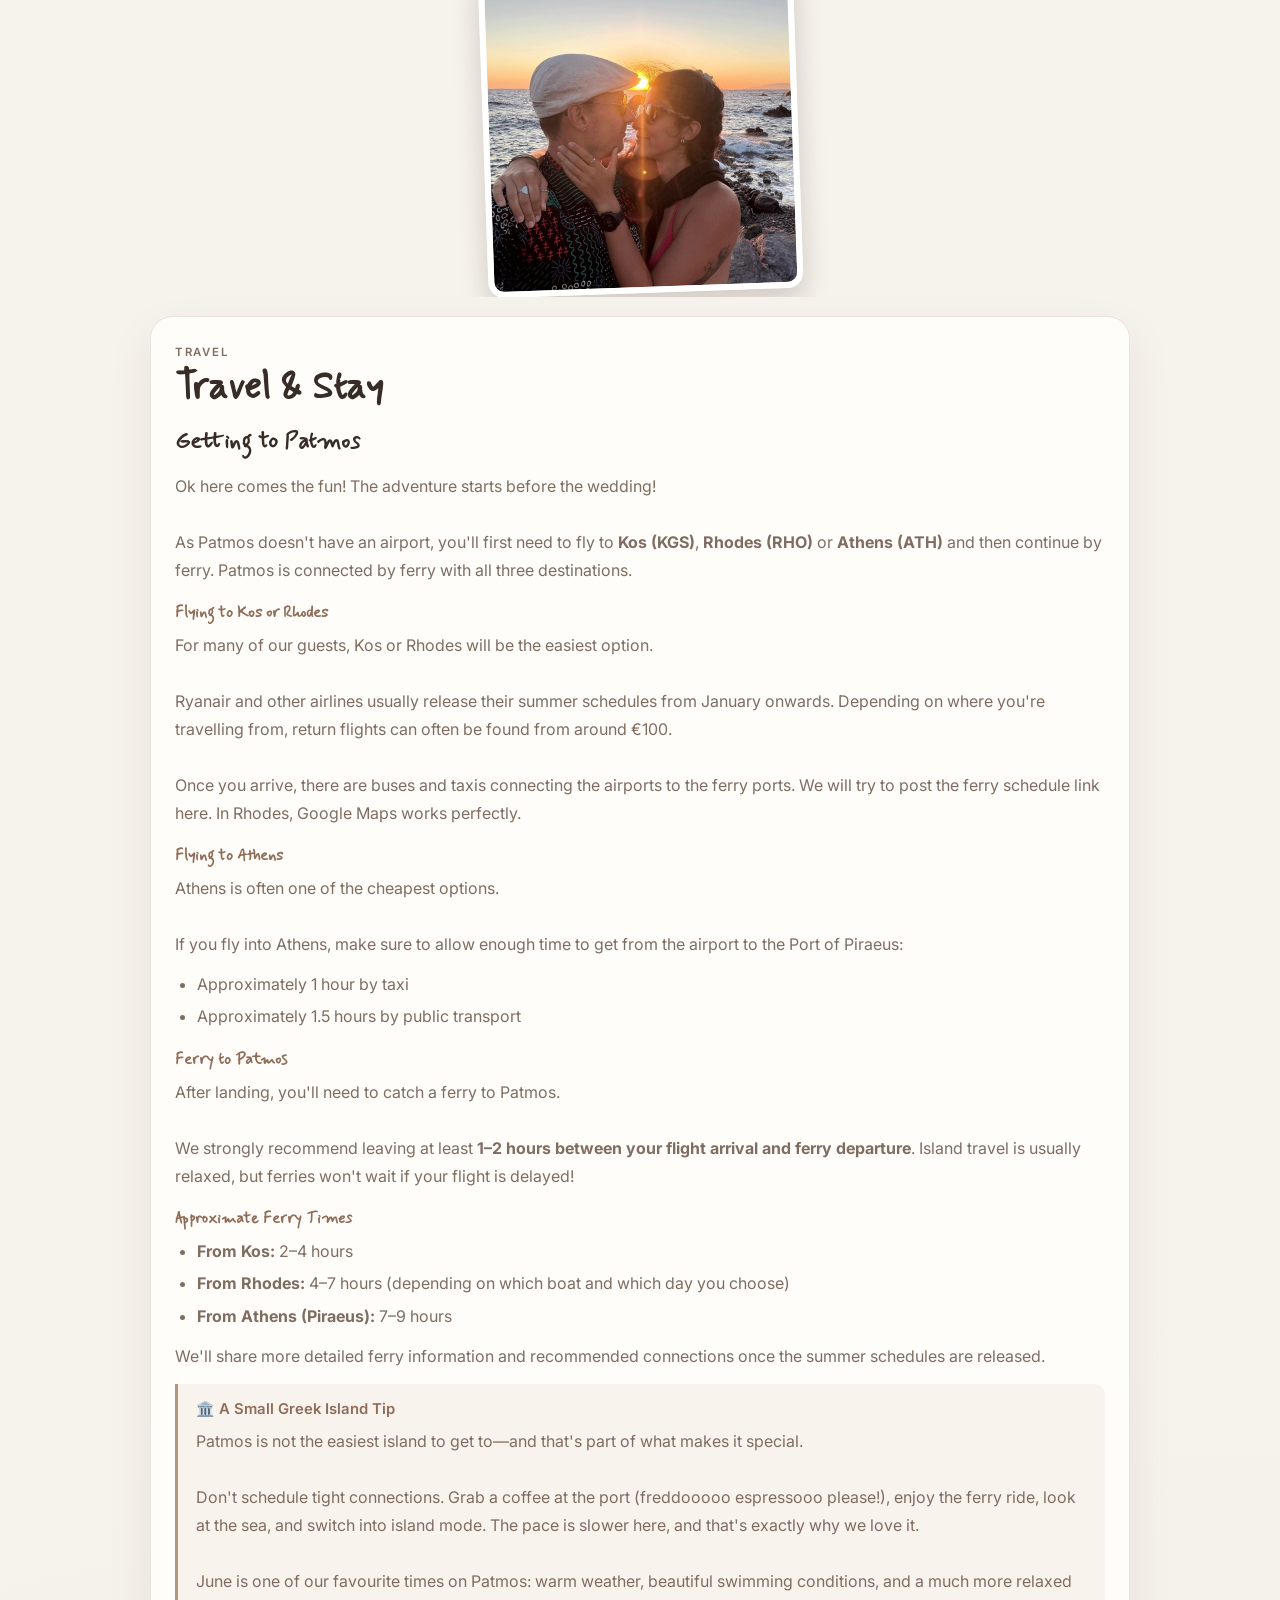
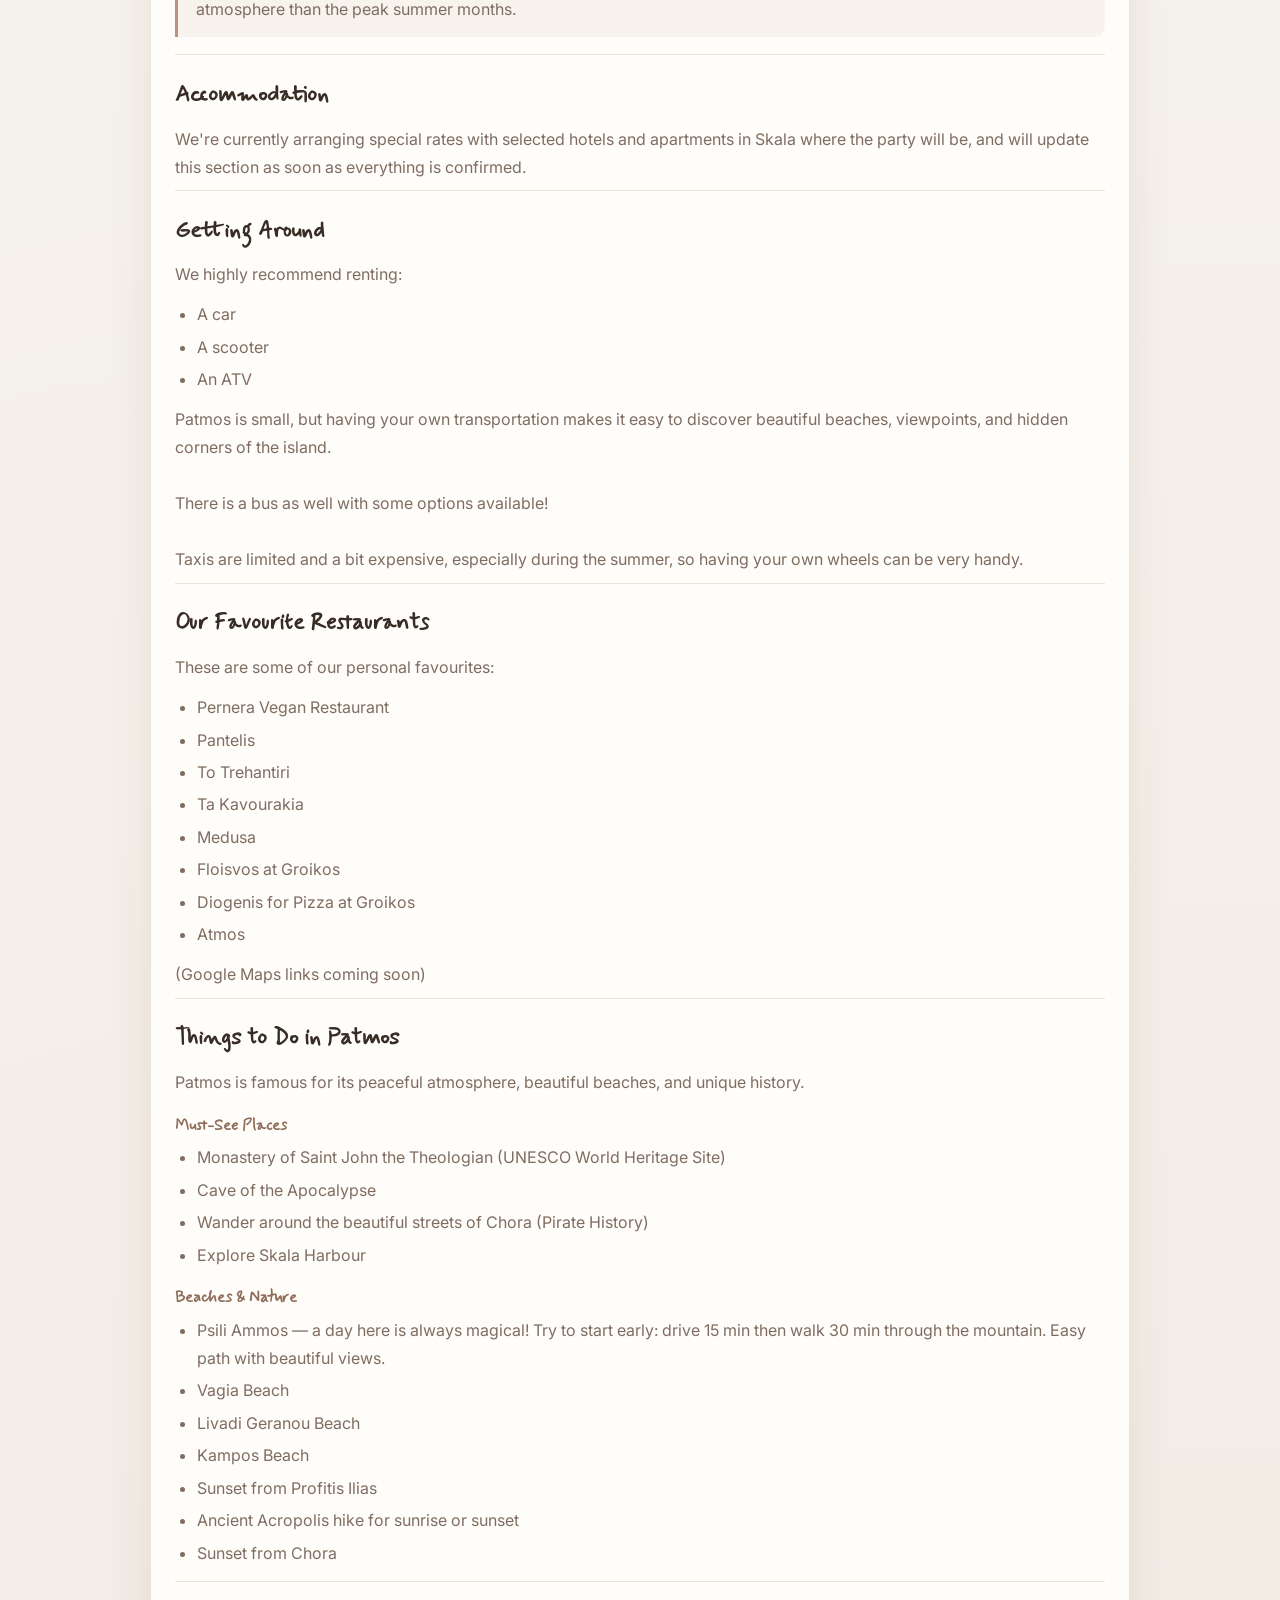
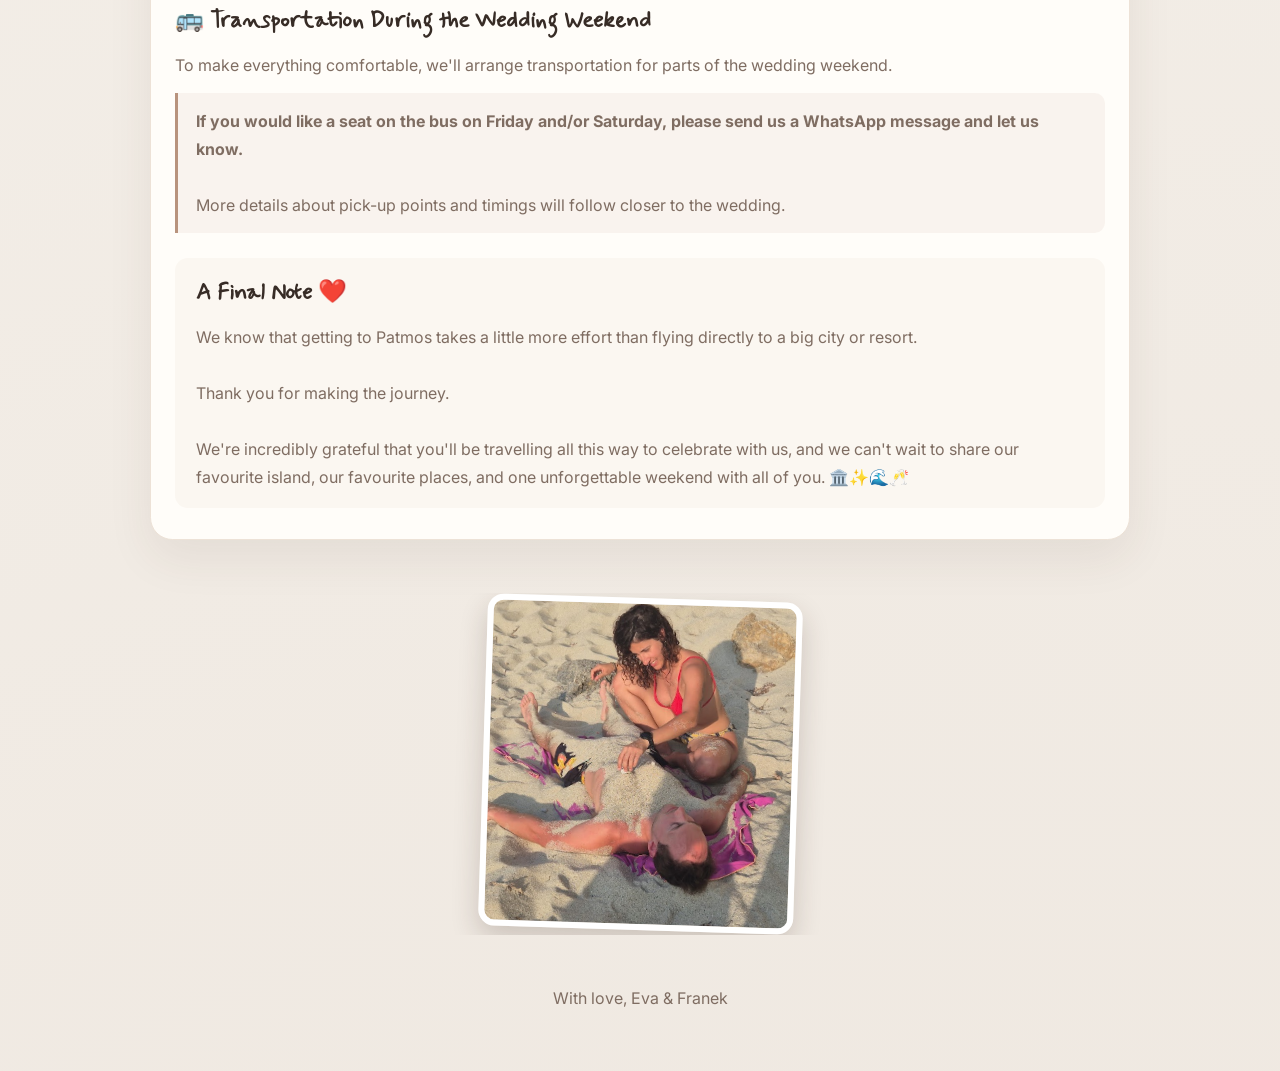
==== commit 7afa7ba7: "small fixes" ====
--- a/index.html
+++ b/index.html
@@ -65,17 +65,13 @@
         <div id="counter-photo" class="counter-photo animate-up" hidden>
           <img id="counter-photo-image" alt="Wedding photo" loading="lazy" decoding="async" />
         </div>
-        <p id="counter-photo-note" class="counter-photo-note" data-i18n="moreInfoComing" hidden>More info to come</p>
-
-        <div id="photo-scatter-1" class="photo-scatter animate-up" data-count="2"></div>
-
         <section id="schedule" class="section card animate-up">
           <p class="section-label" data-i18n="scheduleLabel">Schedule</p>
           <h2 data-i18n="scheduleTitle">Wedding Weekend</h2>
           <div id="schedule-content"></div>
         </section>
 
-        <div id="photo-scatter-2" class="photo-scatter animate-up" data-count="2"></div>
+        <div id="photo-scatter-2" class="photo-scatter animate-up" data-count="1"></div>
 
         <section id="travel" class="section card animate-up">
           <p class="section-label" data-i18n="travelLabel">Travel</p>
--- a/styles.css
+++ b/styles.css
@@ -1,6 +1,9 @@
+#faq {
+  display: none;
+}
+
 :root {
   color-scheme: light;
-  --hero-image: url("https://images.unsplash.com/photo-1511285560929-80b456fea0bc?auto=format&fit=crop&w=2000&q=80");
   --bg: #f6f2ec;
   --card: #fffdf9;
   --text: #372c26;
@@ -24,7 +27,7 @@
   width: 100%;
   margin: 0;
   overflow-x: hidden;
-  font-family: "Inter", "Segoe UI", Tahoma, Geneva, Verdana, sans-serif;
+  font-family: "Inter", "Segoe UI", Tahoma, Geneva, Verdana, "Apple Color Emoji", "Segoe UI Emoji", "Noto Color Emoji", sans-serif;
   color: var(--text);
   background: var(--bg);
   line-height: 1.5;
@@ -45,10 +48,18 @@
   text-align: center;
   padding: 0 1rem;
   min-height: 100vh;
+  background: var(--bg);
+}
+
+.hero::after {
+  content: "";
+  position: absolute;
+  inset: 0;
+  z-index: 1;
+  pointer-events: none;
   background:
     linear-gradient(180deg, rgba(25, 16, 12, 0.16), rgba(25, 16, 12, 0.42)),
-    radial-gradient(circle at 20% 20%, rgba(255, 250, 244, 0.25), transparent 44%),
-    var(--hero-image) center / cover;
+    radial-gradient(circle at 20% 20%, rgba(255, 250, 244, 0.25), transparent 44%);
 }
 
 .hero-media {
@@ -60,7 +71,8 @@
 }
 
 .hero-media video,
-.hero-media iframe {
+.hero-media iframe,
+.hero-media img {
   width: 100%;
   height: 100%;
   border: 0;
@@ -72,6 +84,10 @@
   object-position: center 35%;
 }
 
+.hero-media img {
+  object-position: center 35%;
+}
+
 .hero-media iframe {
   transform: scale(1.22) translateY(4%);
   transform-origin: center center;
@@ -80,7 +96,7 @@
 
 .hero-overlay {
   position: relative;
-  z-index: 1;
+  z-index: 2;
   width: min(930px, 94vw);
   min-height: 100vh;
   margin: 0 auto;
@@ -422,7 +438,7 @@
 .event-title {
   margin: 0;
   font-weight: 600;
-  font-family: "Playfair Display", Georgia, "Times New Roman", serif;
+  font-family: "Mynerve", Georgia, "Times New Roman", serif;
   font-size: 1.26rem;
 }
 
@@ -445,7 +461,7 @@
 .faq-question {
   margin: 0 0 0.25rem;
   font-weight: 600;
-  font-family: "Playfair Display", Georgia, "Times New Roman", serif;
+  font-family: "Mynerve", Georgia, "Times New Roman", serif;
   font-size: 1.12rem;
 }
 
@@ -493,7 +509,7 @@
 
 .scatter-photo img {
   width: 100%;
-  height: 240px;
+  height: 320px;
   object-fit: cover;
   display: block;
 }
@@ -518,7 +534,7 @@
 
 .rich-section-heading {
   margin: 0 0 0.75rem;
-  font-family: "Playfair Display", Georgia, "Times New Roman", serif;
+  font-family: "Mynerve", Georgia, "Times New Roman", serif;
   font-size: clamp(1.15rem, 2.4vw, 1.45rem);
   font-weight: 600;
   color: var(--text);
@@ -526,7 +542,7 @@
 
 .rich-subheading {
   margin: 1.1rem 0 0.35rem;
-  font-family: "Playfair Display", Georgia, "Times New Roman", serif;
+  font-family: "Mynerve", Georgia, "Times New Roman", serif;
   font-size: 1rem;
   font-weight: 600;
   color: var(--accent-strong);
@@ -594,7 +610,7 @@
 
 .schedule-day-title {
   margin: 0 0 0.2rem;
-  font-family: "Playfair Display", Georgia, "Times New Roman", serif;
+  font-family: "Mynerve", Georgia, "Times New Roman", serif;
   font-size: clamp(1.15rem, 2.4vw, 1.45rem);
   font-weight: 600;
   color: var(--text);
@@ -633,7 +649,7 @@
   grid-row: 1;
   margin: 0;
   font-weight: 600;
-  font-family: "Playfair Display", Georgia, "Times New Roman", serif;
+  font-family: "Mynerve", Georgia, "Times New Roman", serif;
   font-size: 1rem;
 }
 
@@ -753,6 +769,6 @@
   }
 
   .scatter-photo img {
-    height: 220px;
-  }
-}
+    height: 290px;
+  }
+}
